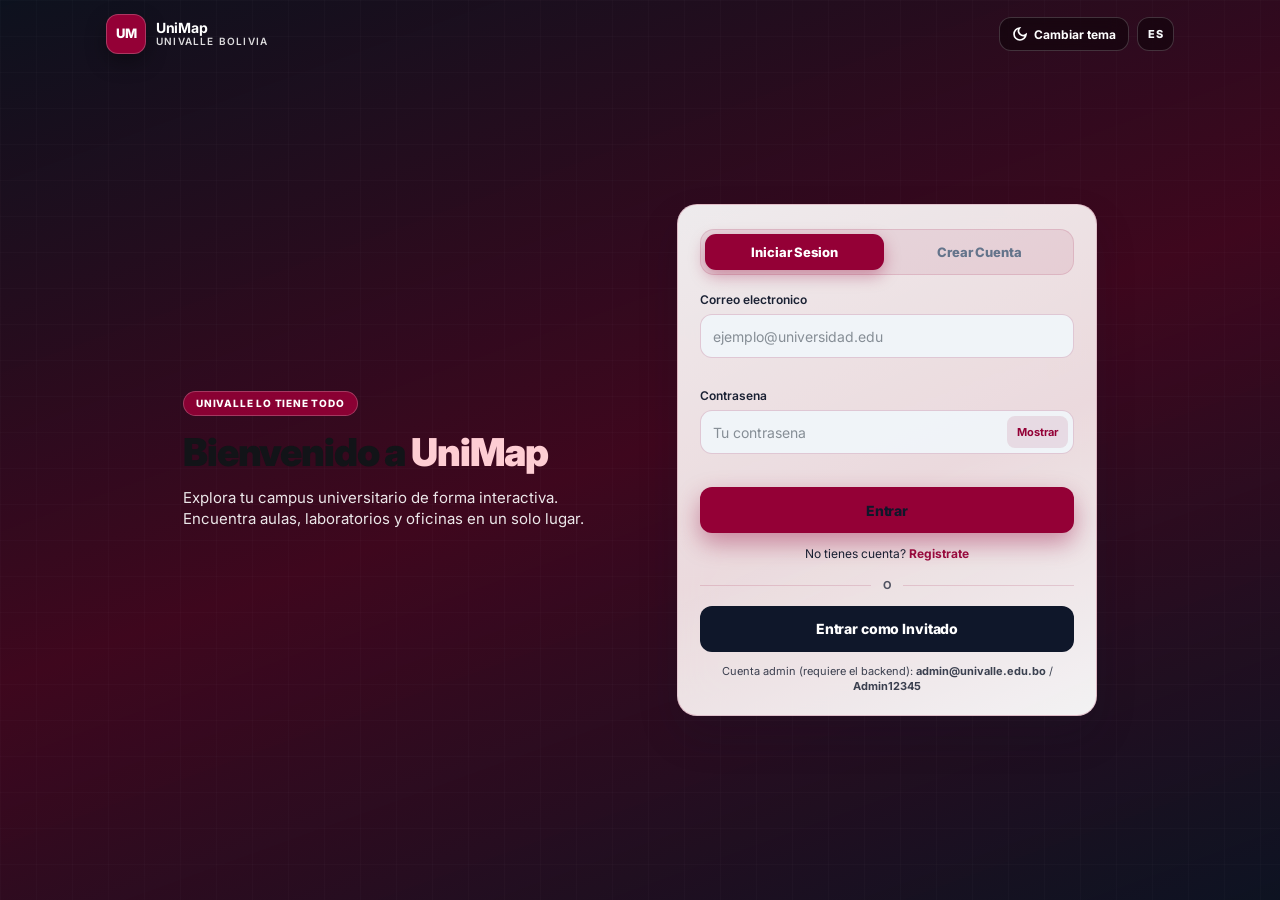
==== index.html @ a53a71bd "Commit inicial de UniMap" ====
<!DOCTYPE html>
<html lang="es">
<head>
  <meta charset="UTF-8">
  <meta name="viewport" content="width=device-width, initial-scale=1.0">
  <meta http-equiv="Cache-Control" content="no-cache, no-store, must-revalidate">
  <meta http-equiv="Pragma" content="no-cache">
  <meta http-equiv="Expires" content="0">
  <title>UniMap - Acceso al Campus</title>

  <!-- Tema antes del primer pintado -->
  <script>
    (function () {
      try {
        var t = localStorage.getItem('unimap_tema');
        if (t !== 'claro' && t !== 'oscuro') {
          t = window.matchMedia && window.matchMedia('(prefers-color-scheme: dark)').matches
            ? 'oscuro' : 'claro';
        }
        document.documentElement.setAttribute('data-theme', t === 'oscuro' ? 'dark' : 'light');
      } catch (e) { /* sin localStorage */ }
    })();
  </script>
  <link rel="preconnect" href="https://fonts.googleapis.com">
  <link rel="preconnect" href="https://fonts.gstatic.com" crossorigin>
  <link href="https://fonts.googleapis.com/css2?family=Inter:wght@400;500;600;700;800&display=swap" rel="stylesheet">
  <link rel="stylesheet" href="frontend/css/base.css?v=5">
  <link rel="stylesheet" href="frontend/css/auth.css?v=12">
  <link rel="stylesheet" href="frontend/css/responsive.css?v=20">
  <link rel="stylesheet" href="frontend/css/hus.css?v=4">
</head>
<body class="auth-body">

  <!-- VIDEO DE FONDO -->
  <div class="auth-video-wrap" aria-hidden="true">
    <video
      id="auth-drone-video"
      class="auth-video"
      autoplay
      muted
      loop
      playsinline
      preload="metadata"
      poster=""
    >
      <source src="frontend/assets/video/DRON-SEDES-3.mp4" type="video/mp4">
    </video>
    <div class="auth-video-overlay"></div>
    <div class="auth-video-grid"></div>
  </div>

  <!-- Controles flotantes: idioma + tema -->
  <div class="auth-top-controls">
    <div class="auth-brand-mini">
      <div class="logo-icon auth-logo-sm">UM</div>
      <div class="auth-brand-text">
        <strong>UniMap</strong>
        <span>Univalle Bolivia</span>
      </div>
    </div>
    <div class="auth-top-actions">
      <button id="boton-tema" class="auth-chip-btn" type="button" title="Cambiar tema" aria-label="Cambiar tema" data-i18n-title="top.tema">
        <svg class="icono-tema-claro" width="16" height="16" viewBox="0 0 24 24" fill="none" stroke="currentColor" stroke-width="2.5"><path d="M21 12.79A9 9 0 1 1 11.21 3 7 7 0 0 0 21 12.79z"/></svg>
        <svg class="icono-tema-oscuro" width="16" height="16" viewBox="0 0 24 24" fill="none" stroke="currentColor" stroke-width="2.5"><circle cx="12" cy="12" r="4"/><path d="M12 2v2M12 20v2M4.93 4.93l1.41 1.41M17.66 17.66l1.41 1.41M2 12h2M20 12h2M6.34 17.66l-1.41 1.41M19.07 4.93l-1.41 1.41"/></svg>
        <span class="auth-chip-label" data-i18n="top.tema">Tema</span>
      </button>
      <button id="boton-idioma" class="auth-chip-btn boton-idioma" type="button" title="Idioma" aria-label="Idioma" data-i18n-title="top.idioma">
        <span id="idioma-actual">ES</span>
      </button>
    </div>
  </div>

  <!-- AUTH -->
  <div id="pantalla-autenticacion" class="auth-screen">

    <!-- Hero solo móvil / tablet -->
    <div class="auth-mobile-hero">
      <span class="auth-pill">Univalle lo tiene todo</span>
      <h1>Bienvenido a <span>UniMap</span></h1>
      <p data-i18n="auth.tagline">Navegación interactiva 2D/3D de tu campus universitario.</p>
    </div>

    <!-- Panel glass -->
    <div class="auth-right">
      <div class="auth-container">

        <!-- Tabs -->
        <div class="auth-tabs" role="tablist">
          <button type="button" class="auth-tab active" id="tab-login" data-tab="login" data-i18n="auth.login">Iniciar Sesión</button>
          <button type="button" class="auth-tab" id="tab-register" data-tab="register" data-i18n="auth.registro">Crear Cuenta</button>
        </div>

        <!-- Login -->
        <form id="formulario-login" class="auth-form active" autocomplete="on">
          <div class="form-group">
            <label for="correo-login" data-i18n="auth.correo">Correo electrónico</label>
            <input type="email" id="correo-login" placeholder="ejemplo@universidad.edu" data-i18n-placeholder="auth.phCorreo" autocomplete="email">
            <span class="error-msg" id="correo-login-error"></span>
          </div>
          <div class="form-group">
            <label for="contrasena-login" data-i18n="auth.contrasena">Contraseña</label>
            <div class="pass-wrapper">
              <input type="password" id="contrasena-login" placeholder="Tu contraseña" data-i18n-placeholder="auth.phPass" autocomplete="current-password">
              <button type="button" class="boton-mostrar-pass" data-target="contrasena-login" data-i18n="auth.mostrar">Mostrar</button>
            </div>
            <span class="error-msg" id="contrasena-login-error"></span>
          </div>
          <button type="submit" class="btn-primary" data-i18n="auth.entrar">Entrar al mapa</button>
          <div class="auth-switch">
            <span data-i18n="auth.noCuenta">¿No tienes cuenta?</span>
            <a href="#" id="mostrar-registro" data-i18n="auth.registrate">Regístrate aquí</a>
          </div>
        </form>

        <!-- Registro -->
        <form id="formulario-registro" class="auth-form" autocomplete="on">
          <div class="form-row">
            <div class="form-group">
              <label for="nombre-registro" data-i18n="auth.nombre">Nombre</label>
              <input type="text" id="nombre-registro" placeholder="Juan" data-i18n-placeholder="auth.phNombre" autocomplete="given-name">
              <span class="error-msg" id="nombre-registro-error"></span>
            </div>
            <div class="form-group">
              <label for="apellido-registro" data-i18n="auth.apellido">Apellido paterno</label>
              <input type="text" id="apellido-registro" placeholder="Pérez" data-i18n-placeholder="auth.phApellido" autocomplete="family-name">
              <span class="error-msg" id="apellido-registro-error"></span>
            </div>
          </div>
          <div class="form-group">
            <label for="apellidoMaterno-registro" data-i18n="auth.apellidoMaterno">Apellido materno (opcional)</label>
            <input type="text" id="apellidoMaterno-registro" placeholder="Ticona" data-i18n-placeholder="auth.phApellidoMaterno" autocomplete="additional-name">
            <span class="error-msg" id="apellidoMaterno-registro-error"></span>
          </div>
          <div class="form-group">
            <label for="correo-registro" data-i18n="auth.correo">Correo electrónico</label>
            <input type="email" id="correo-registro" placeholder="ejemplo@universidad.edu" data-i18n-placeholder="auth.phCorreo" autocomplete="email">
            <span class="error-msg" id="correo-registro-error"></span>
          </div>
          <div class="form-group">
            <label for="contrasena-registro" data-i18n="auth.contrasena">Contraseña</label>
            <div class="pass-wrapper">
              <input type="password" id="contrasena-registro" placeholder="Mínimo 6 caracteres" data-i18n-placeholder="auth.phPassNuevo" autocomplete="new-password">
              <button type="button" class="boton-mostrar-pass" data-target="contrasena-registro" data-i18n="auth.mostrar">Mostrar</button>
            </div>
            <span class="error-msg" id="contrasena-registro-error"></span>
            <div class="pass-strength" id="fortaleza-contrasena"></div>
          </div>
          <div class="form-group">
            <label for="contrasena2-registro" data-i18n="auth.confirmaPass">Confirmar contraseña</label>
            <input type="password" id="contrasena2-registro" placeholder="Repite tu contraseña" data-i18n-placeholder="auth.phPassConfirmar" autocomplete="new-password">
            <span class="error-msg" id="contrasena2-registro-error"></span>
          </div>
          <button type="submit" class="btn-primary" data-i18n="auth.crearCuenta">Crear cuenta y entrar</button>
          <div class="auth-switch">
            <span data-i18n="auth.tienesCuenta">¿Ya tienes cuenta?</span>
            <a href="#" id="mostrar-login" data-i18n="auth.iniciaSesion">Inicia sesión</a>
          </div>
        </form>

        <div class="auth-divider"><span data-i18n="auth.o">o</span></div>

        <!-- Solo invitado (sin botón admin demo) -->
        <button id="boton-invitado" type="button" class="btn-guest" data-i18n="auth.invitado">
          Entrar como invitado
        </button>

        <p class="auth-demo">
          <span data-i18n="auth.demo">Admin (requiere backend):</span>
          <strong>admin@univalle.edu.bo</strong> / <strong>Admin12345</strong>
        </p>
      </div>
    </div>
  </div>

  <script src="frontend/js/core/store.js?v=10"></script>
  <script src="frontend/js/core/api.js?v=9"></script>
  <script src="frontend/js/core/i18n.js?v=14"></script>
  <script src="frontend/js/auth/auth.js?v=7"></script>
  <script>
    if (window.UniMap && UniMap.i18n) UniMap.i18n.iniciar();

    /* Tema */
    (function () {
      var btn = document.getElementById('boton-tema');
      if (!btn) return;
      btn.addEventListener('click', function () {
        var oscuro = document.documentElement.getAttribute('data-theme') === 'dark';
        var nuevo = oscuro ? 'claro' : 'oscuro';
        try { localStorage.setItem('unimap_tema', nuevo); } catch (e) {}
        document.documentElement.setAttribute('data-theme', nuevo === 'oscuro' ? 'dark' : 'light');
      });
    })();

    /* Tabs login / registro (además de los enlaces que ya usa auth.js) */
    (function () {
      var tabLogin = document.getElementById('tab-login');
      var tabReg = document.getElementById('tab-register');
      var formLogin = document.getElementById('formulario-login');
      var formReg = document.getElementById('formulario-registro');
      if (!tabLogin || !tabReg || !formLogin || !formReg) return;

      function showLogin() {
        formLogin.classList.add('active');
        formReg.classList.remove('active');
        tabLogin.classList.add('active');
        tabReg.classList.remove('active');
      }
      function showReg() {
        formReg.classList.add('active');
        formLogin.classList.remove('active');
        tabReg.classList.add('active');
        tabLogin.classList.remove('active');
      }

      tabLogin.addEventListener('click', showLogin);
      tabReg.addEventListener('click', showReg);

      var aReg = document.getElementById('mostrar-registro');
      var aLog = document.getElementById('mostrar-login');
      if (aReg) aReg.addEventListener('click', function () { setTimeout(showReg, 0); });
      if (aLog) aLog.addEventListener('click', function () { setTimeout(showLogin, 0); });
    })();

    /* Intentar reproducir el video (políticas de autoplay) */
    (function () {
      var v = document.getElementById('auth-drone-video');
      if (!v) return;
      var p = v.play();
      if (p && typeof p.catch === 'function') p.catch(function () { /* autoplay bloqueado: queda el overlay */ });
    })();
  </script>
</body>
</html>
---- frontend/css/base.css ----
/* =========================================================
   base.css — sistema de diseno: tokens, reset, tipografia,
   botones, modales y utilidades globales (claro + oscuro)
   ========================================================= */

/* ── TIPOGRAFIA (Fira Sans, local) ─────────────────── */
@font-face {
  font-family: 'Fira Sans';
  font-style: normal;
  font-weight: 400;
  font-display: swap;
  src: url('../vendor/fonts/firasans-400.woff2') format('woff2');
}
@font-face {
  font-family: 'Fira Sans';
  font-style: normal;
  font-weight: 500;
  font-display: swap;
  src: url('../vendor/fonts/firasans-500.woff2') format('woff2');
}
@font-face {
  font-family: 'Fira Sans';
  font-style: normal;
  font-weight: 600;
  font-display: swap;
  src: url('../vendor/fonts/firasans-600.woff2') format('woff2');
}
@font-face {
  font-family: 'Fira Sans';
  font-style: normal;
  font-weight: 700;
  font-display: swap;
  src: url('../vendor/fonts/firasans-700.woff2') format('woff2');
}

/* =========================================================
   base.css — Design tokens UniMap Univalle (v11)
   Rojo institucional + plomo + tipografía legible
   ========================================================= */

/* =========================================================
   base.css — UniMap Univalle (v12)
   ========================================================= */

:root {
  /* Marca */
  --uv-deep: #7f0632;
  --uv-core: #940036;
  --uv-vibrant: #b1033b;
  --uv-deep-rgb: 127, 6, 50;
  --uv-core-rgb: 148, 0, 54;
  --uv-vibrant-rgb: 177, 3, 59;

  /* Primario (antes azul) */
  --primary: #940036;
  --primary-solid: #940036;
  --primary-hover: #b1033b;
  --primary-light: rgba(148, 0, 54, 0.12);
  --primary-on: #ffffff;
  --primary-rgb: 148, 0, 54;

  --success: #059669;
  --danger: #dc2626;
  --warning: #d97706;
  --info: #940036;

  /* Superficies claro */
  --bg-page: #f1f3f5;
  --bg-app: #f1f3f5;
  --bg-surface: #ffffff;
  --bg-surface-2: #f8f9fa;
  --bg-surface-3: #e9ecef;
  --input-bg: #ffffff;
  --border: #dee2e6;
  --border-strong: #ced4da;

  --text-1: #121418;
  --text-2: #495057;
  --text-3: #868e96;

  --shadow-sm: 0 1px 2px rgba(18, 20, 24, 0.06);
  --shadow: 0 4px 14px rgba(18, 20, 24, 0.08);
  --shadow-md: 0 8px 24px rgba(18, 20, 24, 0.1);
  --shadow-lg: 0 16px 40px rgba(18, 20, 24, 0.14);

  --radius: 12px;
  --radius-lg: 16px;
  --topbar-h: 64px;
  --transition: 0.2s ease;

  --font-sans: "Inter", "Fira Sans", system-ui, -apple-system, "Segoe UI", Roboto, sans-serif;
}

[data-theme="dark"] {
  --primary: #b1033b;
  --primary-solid: #b1033b;
  --primary-hover: #e11d48;
  --primary-light: rgba(177, 3, 59, 0.22);
  --primary-on: #ffffff;
  --primary-rgb: 177, 3, 59;

  --success: #34d399;
  --danger: #f87171;
  --warning: #fbbf24;
  --info: #fb7185;

  --bg-page: #0b0c10;
  --bg-app: #0b0c10;
  --bg-surface: #121418;
  --bg-surface-2: #1a1d24;
  --bg-surface-3: #242830;
  --input-bg: #1a1d24;
  --border: #2e3440;
  --border-strong: #3d4450;

  --text-1: #f1f3f5;
  --text-2: #ced4da;
  --text-3: #868e96;

  --shadow-sm: 0 1px 2px rgba(0, 0, 0, 0.35);
  --shadow: 0 4px 14px rgba(0, 0, 0, 0.4);
  --shadow-md: 0 8px 24px rgba(0, 0, 0, 0.45);
  --shadow-lg: 0 16px 40px rgba(0, 0, 0, 0.55);
}

html {
  font-family: var(--font-sans);
  -webkit-font-smoothing: antialiased;
  -moz-osx-font-smoothing: grayscale;
}

body {
  margin: 0;
  font-family: var(--font-sans);
  font-size: 14px;
  line-height: 1.45;
  color: var(--text-1);
  background: var(--bg-page);
}

button, input, select, textarea {
  font-family: inherit;
}

/* Base tipográfica global */
html {
  font-family: var(--font-sans);
  font-size: 16px;
  -webkit-font-smoothing: antialiased;
  -moz-osx-font-smoothing: grayscale;
  text-rendering: optimizeLegibility;
}

body {
  margin: 0;
  font-family: var(--font-sans);
  font-size: var(--font-size-md);
  line-height: var(--line-normal);
  color: var(--text-1);
  background: var(--bg-app);
}

button,
input,
select,
textarea {
  font-family: inherit;
}

h1, h2, h3, h4 {
  font-weight: 700;
  letter-spacing: -0.02em;
  line-height: var(--line-tight);
  color: var(--text-1);
}

/* Utilidades de marca */
.logo-small,
.auth-logo-sm {
  background: var(--primary) !important;
  color: var(--text-on-primary) !important;
}

* { margin: 0; padding: 0; box-sizing: border-box; }

html { color-scheme: light; }
html[data-theme="dark"] { color-scheme: dark; }

body {
  font-family: var(--font-sans);
  font-size: 14px;
  line-height: 1.5;
  -webkit-font-smoothing: antialiased;
  background: var(--bg-page);
  color: var(--text-1);
  overflow: hidden;
  height: 100vh;
}

.hidden { display: none !important; }

/* ── BOTON DE TEMA (claro / oscuro) ──────────────────
   Muestra la luna en claro y el sol en oscuro (indica
   a que tema se cambia). Usado en mapa, acceso y admin. */
#boton-tema .icono-tema-oscuro { display: none; }
[data-theme="dark"] #boton-tema .icono-tema-claro { display: none; }
[data-theme="dark"] #boton-tema .icono-tema-oscuro { display: block; }
[data-theme="dark"] #boton-tema { color: #FBBF24; }
[data-theme="dark"] #boton-tema:hover { color: #FCD34D; }

/* Campos de formulario (auth, paneles, admin) */
input, select, textarea {
  font-family: inherit;
  font-size: 14px;
  color: var(--text-1);
  background: var(--input-bg);
}

input::placeholder, textarea::placeholder { color: var(--text-3); }

/* ── BOTONES GENERICOS ─────────────────────────────── */
.btn-primary {
  width: 100%;
  padding: 12px 18px;
  background: var(--primary-solid);
  color: var(--primary-on);
  border: none;
  border-radius: var(--radius);
  font-size: 14.5px;
  font-weight: 600;
  letter-spacing: .1px;
  cursor: pointer;
  transition: background var(--transition), transform var(--transition), box-shadow var(--transition);
  margin-top: 4px;
  box-shadow: var(--shadow-xs);
}

.btn-primary:hover { background: var(--primary-dark); transform: translateY(-1px); }
.btn-primary:active { transform: translateY(0); }

.btn-secondary {
  width: 100%;
  padding: 10px 16px;
  background: var(--bg-surface-3);
  color: var(--text-2);
  border: 1.5px solid var(--border-strong);
  border-radius: var(--radius);
  font-size: 14px;
  font-weight: 500;
  cursor: pointer;
  transition: background var(--transition), border-color var(--transition);
  margin-top: 8px;
}

.btn-secondary:hover { background: var(--bg-surface-2); border-color: var(--gray-400); }

.btn-full { width: 100%; }

.btn-text {
  background: none;
  border: none;
  font-size: 12px;
  color: var(--danger);
  cursor: pointer;
  font-weight: 600;
  transition: opacity var(--transition);
}

.btn-text:hover { opacity: .7; }

.btn-close {
  width: 30px;
  height: 30px;
  display: flex;
  align-items: center;
  justify-content: center;
  border: none;
  background: var(--bg-surface-3);
  border-radius: 8px;
  font-size: 18px;
  cursor: pointer;
  color: var(--text-3);
  transition: all var(--transition);
  flex-shrink: 0;
}

.btn-close:hover { background: var(--bg-surface-2); color: var(--text-1); }

.btn-close-sm {
  background: none;
  border: none;
  color: #fff;
  font-size: 18px;
  cursor: pointer;
  opacity: .6;
  transition: opacity var(--transition);
}

.btn-close-sm:hover { opacity: 1; }

.btn-sm {
  padding: 8px 16px !important;
  font-size: 13px !important;
}

/* ── BADGES DE ROL ─────────────────────────────────── */
.badge-rol {
  font-size: 10px;
  font-weight: 700;
  padding: 3px 8px;
  border-radius: 6px;
  text-transform: uppercase;
  letter-spacing: .4px;
}

.badge-rol.estudiante { background: #DBEAFE; color: #1E40AF; }
.badge-rol.docente { background: #D1FAE5; color: #065F46; }
.badge-rol.admin { background: #EDE9FE; color: #5B21B6; }
.badge-rol.invitado { background: var(--bg-surface-3); color: var(--text-3); }

[data-theme="dark"] .badge-rol.estudiante { background: rgba(59,130,246,.18); color: #93C5FD; }
[data-theme="dark"] .badge-rol.docente { background: rgba(16,185,129,.18); color: #6EE7B7; }
[data-theme="dark"] .badge-rol.admin { background: rgba(139,92,246,.18); color: #C4B5FD; }

/* ── NOTIFICACION (toast) ──────────────────────────── */
.notification {
  position: fixed;
  top: calc(var(--topbar-h) + 16px);
  left: 50%;
  transform: translateX(-50%);
  background: var(--text-1);
  color: var(--bg-surface);
  padding: 13px 22px;
  border-radius: 12px;
  box-shadow: var(--shadow-lg);
  z-index: 300;
  display: flex;
  align-items: center;
  gap: 14px;
  font-size: 14px;
  font-weight: 500;
  animation: notifIn .3s ease;
  border: 1px solid var(--border);
  max-width: min(560px, 92vw);
}

/* ── MODAL (reserva de estilos) ────────────────────── */
.modal {
  position: fixed;
  inset: 0;
  background: rgba(2,6,23,.55);
  display: flex;
  align-items: center;
  justify-content: center;
  z-index: 400;
  animation: fadeIn .2s ease;
  backdrop-filter: blur(4px);
}

.modal-content {
  background: var(--bg-surface);
  border: 1px solid var(--border);
  border-radius: 16px;
  width: 420px;
  max-width: 92vw;
  box-shadow: 0 24px 60px rgba(2,6,23,.35);
  animation: modalPop .25s ease;
  overflow: hidden;
}

.modal-header {
  display: flex;
  align-items: center;
  justify-content: space-between;
  padding: 20px 26px;
  border-bottom: 1px solid var(--border);
  background: var(--bg-surface-2);
}

.modal-header h3 { font-size: 17px; font-weight: 700; color: var(--text-1); }
.modal-content form { padding: 22px 26px 26px; }

.cerrar-modal {
  width: 34px;
  height: 34px;
  font-size: 20px;
  border-radius: 10px;
}

/* ── ANIMACIONES ───────────────────────────────────── */
@keyframes notifIn {
  from { opacity: 0; transform: translateX(-50%) translateY(-10px); }
  to { opacity: 1; transform: translateX(-50%) translateY(0); }
}

@keyframes fadeIn {
  from { opacity: 0; }
  to { opacity: 1; }
}

@keyframes modalPop {
  from { transform: scale(.92) translateY(10px); opacity: 0; }
  to { transform: scale(1) translateY(0); opacity: 1; }
}

@keyframes slideIn {
  from { opacity: 0; transform: translateX(-16px); }
  to { opacity: 1; transform: translateX(0); }
}

@keyframes slideInRight {
  from { opacity: 0; transform: translateX(16px); }
  to { opacity: 1; transform: translateX(0); }
}

@keyframes tooltipIn {
  from { opacity: 0; transform: translateY(4px); }
  to { opacity: 1; transform: translateY(0); }
}

/* ── SCROLLBAR ─────────────────────────────────────── */
::-webkit-scrollbar { width: 8px; height: 8px; }
::-webkit-scrollbar-track { background: transparent; }
::-webkit-scrollbar-thumb { background: var(--border-strong); border-radius: 4px; }
::-webkit-scrollbar-thumb:hover { background: var(--gray-400); }

/* ── MOVIMIENTO REDUCIDO (accesibilidad) ───────────── */
@media (prefers-reduced-motion: reduce) {
  *, *::before, *::after {
    animation-duration: .01ms !important;
    animation-iteration-count: 1 !important;
    transition-duration: .01ms !important;
  }
}
/* =========================================================
   Univalle brand override — botones, chips, toggles, FAB
   (por si map.css / components.css aún tienen azul hardcodeado)
   ========================================================= */

.btn-primary,
.boton-torre.active,
.toggle-opcion.active,
.chip:hover,
.bn-item.active,
.bn-fab,
.user-menu-item:hover,
.boton-piso.active {
  background: var(--primary) !important;
  border-color: var(--primary) !important;
  color: var(--text-on-primary) !important;
}

.btn-primary:hover,
.bn-fab:hover {
  background: var(--primary-hover) !important;
}

.toggle-vista {
  background: var(--bg-surface-2);
  border: 1px solid var(--border);
}

.island,
.top-bar-premium .island {
  background: color-mix(in srgb, var(--bg-surface) 88%, transparent);
  border-color: var(--border);
  color: var(--text-1);
}

.badge-rol {
  background: var(--primary-soft) !important;
  color: var(--primary) !important;
  font-weight: 800;
  letter-spacing: 0.04em;
}

/* Chat FAB / acentos */
.uni-boton,
.uni-enviar,
.uni-chat .uni-badge {
  background: var(--primary) !important;
  color: #fff !important;
}

/* Enlaces y focos */
a {
  color: var(--primary);
}
:focus-visible {
  outline: 2px solid var(--primary);
  outline-offset: 2px;
}

/* Mapa: pines activos ya usan --success; ubicación puede seguir azul legible o carmesí */
.legend-color.ubicacion {
  background: var(--primary);
  box-shadow: 0 0 0 2px var(--bg-surface), 0 0 0 4px var(--primary);
}
/* =========================================================
   UniMap — design system alineado con index/auth (v13)
   ========================================================= */

:root {
  --uv-deep: #7f0632;
  --uv-core: #940036;
  --uv-vibrant: #b1033b;
  --uv-deep-rgb: 127, 6, 50;
  --uv-core-rgb: 148, 0, 54;
  --uv-vibrant-rgb: 177, 3, 59;

  --primary: #940036;
  --primary-solid: #940036;
  --primary-hover: #b1033b;
  --primary-light: rgba(148, 0, 54, 0.12);
  --primary-on: #ffffff;
  --primary-rgb: 148, 0, 54;
  --primary-dark: #7f0632;

  --success: #059669;
  --danger: #dc2626;
  --warning: #d97706;

  /* Claro = mismo aire que el mapa blanco del prototipo */
  --bg-page: #f1f3f5;
  --bg-app: #f1f3f5;
  --bg-surface: #ffffff;
  --bg-surface-2: #f8f9fa;
  --bg-surface-3: #e9ecef;
  --input-bg: #ffffff;
  --border: rgba(15, 23, 42, 0.1);
  --border-strong: rgba(15, 23, 42, 0.16);

  --text-1: #121418;
  --text-2: #495057;
  --text-3: #868e96;

  --shadow-sm: 0 1px 2px rgba(18, 20, 24, 0.06);
  --shadow: 0 8px 24px rgba(18, 20, 24, 0.08);
  --shadow-md: 0 12px 28px rgba(18, 20, 24, 0.1);
  --shadow-lg: 0 20px 40px rgba(18, 20, 24, 0.12);

  --glass-bg: rgba(255, 255, 255, 0.92);
  --glass-border: rgba(15, 23, 42, 0.1);
  --radius: 12px;
  --radius-lg: 16px;
  --font-sans: "Inter", "Fira Sans", system-ui, -apple-system, "Segoe UI", sans-serif;
}

[data-theme="dark"] {
  --primary: #b1033b;
  --primary-solid: #b1033b;
  --primary-hover: #e11d48;
  --primary-light: rgba(177, 3, 59, 0.22);
  --primary-on: #ffffff;
  --primary-rgb: 177, 3, 59;
  --primary-dark: #940036;

  --success: #34d399;
  --danger: #f87171;
  --warning: #fbbf24;

  /* Oscuro = negro del login/overlay, NO azul plomo */
  --bg-page: #0b0c10;
  --bg-app: #0b0c10;
  --bg-surface: #121418;
  --bg-surface-2: #1a1d24;
  --bg-surface-3: #242830;
  --input-bg: #1a1d24;
  --border: rgba(148, 163, 184, 0.16);
  --border-strong: rgba(148, 163, 184, 0.28);

  --text-1: #f1f3f5;
  --text-2: #ced4da;
  --text-3: #868e96;

  --shadow-sm: 0 1px 2px rgba(0, 0, 0, 0.35);
  --shadow: 0 8px 24px rgba(0, 0, 0, 0.4);
  --shadow-md: 0 12px 28px rgba(0, 0, 0, 0.45);
  --shadow-lg: 0 20px 48px rgba(0, 0, 0, 0.55);

  --glass-bg: rgba(18, 20, 24, 0.88);
  --glass-border: rgba(148, 163, 184, 0.16);
}

html, body {
  font-family: var(--font-sans);
  background: var(--bg-page);
  color: var(--text-1);
}

/* Pantalla mapa: mismo fondo que el sistema */
.map-screen {
  background: var(--bg-page) !important;
}
---- frontend/css/auth.css ----
/* Tipografía auth alineada al sistema */
body.auth-body {
  font-family: "Inter", "Fira Sans", system-ui, -apple-system, "Segoe UI", sans-serif;
  -webkit-font-smoothing: antialiased;
}

.auth-container,
.auth-mobile-hero,
.auth-chip-btn,
.auth-tab,
.btn-primary,
.btn-guest,
.form-group label,
.form-group input {
  font-family: inherit;
}

.auth-mobile-hero h1 {
  font-weight: 800;
  letter-spacing: -0.03em;
}

.auth-tab,
.btn-primary,
.btn-guest {
  font-weight: 700;
  letter-spacing: -0.01em;
}

.form-group input {
  font-size: 15px; /* más legible en móvil */
}
/* =========================================================
   auth.css — UniMap acceso (video drone + glass Univalle)
   v=10
   ========================================================= */

:root {
  --uv-deep: #7f0632;
  --uv-core: #940036;
  --uv-vibrant: #b1033b;
  --uv-deep-rgb: 127, 6, 50;
  --uv-core-rgb: 148, 0, 54;
  --auth-radius: 20px;
  --auth-max: 420px;
}

/* ── Body auth ─────────────────────────────────────────── */
body.auth-body {
  margin: 0;
  min-height: 100dvh;
  overflow-x: hidden;
  background: #0b0c10;
  color: #f8fafc;
  font-family: inherit;
}

/* ── Video fondo ───────────────────────────────────────── */
.auth-video-wrap {
  position: fixed;
  inset: 0;
  z-index: 0;
  overflow: hidden;
  pointer-events: none;
}

.auth-video {
  width: 100%;
  height: 100%;
  object-fit: cover;
  object-position: center;
  opacity: 0.55;
  transform: scale(1.04);
}

.auth-video-overlay {
  position: absolute;
  inset: 0;
  background:
    linear-gradient(160deg, rgba(0, 0, 0, 0.72) 0%, rgba(127, 6, 50, 0.45) 48%, rgba(0, 0, 0, 0.82) 100%);
}

.auth-video-grid {
  position: absolute;
  inset: 0;
  opacity: 0.35;
  background-image:
    linear-gradient(to right, rgba(255, 255, 255, 0.05) 1px, transparent 1px),
    linear-gradient(to bottom, rgba(255, 255, 255, 0.05) 1px, transparent 1px);
  background-size: 36px 36px;
}

/* Tema claro: video un poco más suave */
[data-theme="light"] .auth-video {
  opacity: 0.42;
}
[data-theme="light"] .auth-video-overlay {
  background:
    linear-gradient(160deg, rgba(15, 23, 42, 0.55) 0%, rgba(148, 0, 54, 0.38) 50%, rgba(15, 23, 42, 0.7) 100%);
}

/* ── Top controls ──────────────────────────────────────── */
.auth-top-controls {
  position: relative;
  z-index: 5;
  display: flex;
  align-items: center;
  justify-content: space-between;
  gap: 12px;
  padding: 14px 16px 0;
  max-width: 1100px;
  margin: 0 auto;
}

.auth-brand-mini {
  display: flex;
  align-items: center;
  gap: 10px;
  color: #fff;
}

.auth-logo-sm {
  width: 40px;
  height: 40px;
  border-radius: 12px;
  background: var(--uv-core);
  border: 1px solid rgba(255, 255, 255, 0.22);
  display: flex;
  align-items: center;
  justify-content: center;
  font-weight: 800;
  font-size: 13px;
  color: #fff;
  box-shadow: 0 8px 20px rgba(0, 0, 0, 0.35);
}

.auth-brand-text {
  display: flex;
  flex-direction: column;
  line-height: 1.15;
}
.auth-brand-text strong {
  font-size: 14px;
  letter-spacing: -0.02em;
}
.auth-brand-text span {
  font-size: 10px;
  text-transform: uppercase;
  letter-spacing: 0.12em;
  opacity: 0.85;
  font-weight: 600;
}

.auth-top-actions {
  display: flex;
  gap: 8px;
}

.auth-chip-btn {
  display: inline-flex;
  align-items: center;
  gap: 6px;
  padding: 8px 12px;
  border-radius: 12px;
  border: 1px solid rgba(255, 255, 255, 0.18);
  background: rgba(0, 0, 0, 0.42);
  color: #fff;
  font-size: 12px;
  font-weight: 700;
  cursor: pointer;
  backdrop-filter: blur(10px);
  -webkit-backdrop-filter: blur(10px);
}
.auth-chip-btn:hover {
  background: rgba(var(--uv-core-rgb), 0.55);
}

/* Iconos tema: solo uno visible */
[data-theme="light"] .icono-tema-oscuro { display: none; }
[data-theme="dark"] .icono-tema-claro { display: none; }
[data-theme="light"] .icono-tema-claro { display: block; }
[data-theme="dark"] .icono-tema-oscuro { display: block; }

/* ── Pantalla auth ─────────────────────────────────────── */
.auth-screen {
  position: relative;
  z-index: 2;
  min-height: calc(100dvh - 64px);
  display: flex;
  flex-direction: column;
  align-items: center;
  justify-content: center;
  padding: 20px 16px 32px;
  gap: 18px;
}

.auth-mobile-hero {
  text-align: center;
  color: #fff;
  max-width: 420px;
}
.auth-pill {
  display: inline-block;
  padding: 4px 12px;
  border-radius: 999px;
  background: rgba(var(--uv-core-rgb), 0.9);
  border: 1px solid rgba(255, 255, 255, 0.22);
  font-size: 10px;
  font-weight: 800;
  letter-spacing: 0.08em;
  text-transform: uppercase;
  margin-bottom: 8px;
}
.auth-mobile-hero h1 {
  margin: 0 0 6px;
  font-size: clamp(1.35rem, 4vw, 1.75rem);
  font-weight: 900;
  letter-spacing: -0.03em;
}
.auth-mobile-hero h1 span {
  color: #fecdd3;
}
.auth-mobile-hero p {
  margin: 0;
  font-size: 13px;
  opacity: 0.9;
  line-height: 1.4;
}

/* ── Glass panel ───────────────────────────────────────── */
.auth-right {
  width: 100%;
  max-width: var(--auth-max);
}

.auth-container {
  width: 100%;
  padding: 20px 18px 18px;
  border-radius: var(--auth-radius);
  background: linear-gradient(
    155deg,
    rgba(127, 6, 50, 0.62) 0%,
    rgba(148, 0, 54, 0.48) 50%,
    rgba(18, 20, 24, 0.82) 100%
  );
  border: 1px solid rgba(255, 255, 255, 0.18);
  box-shadow: 0 24px 50px rgba(0, 0, 0, 0.45);
  backdrop-filter: blur(22px);
  -webkit-backdrop-filter: blur(22px);
  color: #fff;
}

[data-theme="light"] .auth-container {
  background: linear-gradient(
    155deg,
    rgba(255, 255, 255, 0.92) 0%,
    rgba(255, 241, 242, 0.9) 55%,
    rgba(255, 255, 255, 0.95) 100%
  );
  border-color: rgba(148, 0, 54, 0.18);
  color: #0f172a;
  box-shadow: 0 20px 40px rgba(15, 23, 42, 0.15);
}

/* Tabs */
.auth-tabs {
  display: grid;
  grid-template-columns: 1fr 1fr;
  gap: 6px;
  padding: 4px;
  margin-bottom: 16px;
  border-radius: 14px;
  background: rgba(0, 0, 0, 0.35);
  border: 1px solid rgba(255, 255, 255, 0.1);
}
[data-theme="light"] .auth-tabs {
  background: rgba(148, 0, 54, 0.08);
  border-color: rgba(148, 0, 54, 0.12);
}

.auth-tab {
  border: 0;
  border-radius: 11px;
  padding: 10px 8px;
  font-size: 13px;
  font-weight: 800;
  cursor: pointer;
  background: transparent;
  color: rgba(255, 255, 255, 0.75);
}
[data-theme="light"] .auth-tab {
  color: #64748b;
}
.auth-tab.active {
  background: var(--uv-core);
  color: #fff;
  box-shadow: 0 6px 16px rgba(148, 0, 54, 0.35);
}

/* Forms */
.auth-form {
  display: none;
}
.auth-form.active {
  display: block;
}

.auth-form h2 {
  display: none; /* tabs reemplazan el título */
}

.form-group {
  margin-bottom: 12px;
}
.form-group label {
  display: block;
  font-size: 12px;
  font-weight: 600;
  margin-bottom: 5px;
  opacity: 0.95;
}

.form-group input,
.form-group select {
  width: 100%;
  box-sizing: border-box;
  height: 44px;
  padding: 0 12px;
  border-radius: 12px;
  border: 1px solid rgba(255, 255, 255, 0.16);
  background: rgba(0, 0, 0, 0.28);
  color: #fff;
  font-size: 14px;
  outline: none;
}
.form-group input:focus {
  border-color: rgba(255, 255, 255, 0.45);
  box-shadow: 0 0 0 3px rgba(177, 3, 59, 0.25);
}
[data-theme="light"] .form-group input {
  background: rgba(241, 245, 249, 0.95);
  border-color: rgba(148, 0, 54, 0.18);
  color: #0f172a;
}

.form-row {
  display: grid;
  grid-template-columns: 1fr 1fr;
  gap: 10px;
}

.pass-wrapper {
  position: relative;
}
.pass-wrapper input {
  padding-right: 78px;
}
.boton-mostrar-pass {
  position: absolute;
  right: 6px;
  top: 50%;
  transform: translateY(-50%);
  height: 32px;
  padding: 0 10px;
  border: 0;
  border-radius: 8px;
  background: rgba(255, 255, 255, 0.12);
  color: inherit;
  font-size: 11px;
  font-weight: 700;
  cursor: pointer;
}
[data-theme="light"] .boton-mostrar-pass {
  background: rgba(148, 0, 54, 0.1);
  color: var(--uv-core);
}

.error-msg {
  display: block;
  min-height: 14px;
  font-size: 11px;
  color: #fecaca;
  margin-top: 3px;
}
[data-theme="light"] .error-msg {
  color: #b91c1c;
}

.pass-strength {
  margin-top: 6px;
  height: 4px;
  border-radius: 4px;
  background: rgba(255, 255, 255, 0.12);
  overflow: hidden;
}

.btn-primary {
  width: 100%;
  height: 46px;
  margin-top: 4px;
  border: 0;
  border-radius: 12px;
  background: linear-gradient(135deg, var(--uv-vibrant), var(--uv-core));
  color: #fff;
  font-size: 14px;
  font-weight: 800;
  cursor: pointer;
  box-shadow: 0 10px 24px rgba(148, 0, 54, 0.4);
}
.btn-primary:hover {
  filter: brightness(1.06);
}

.auth-switch {
  margin-top: 12px;
  text-align: center;
  font-size: 12px;
  opacity: 0.95;
}
.auth-switch a {
  color: #fecdd3;
  font-weight: 700;
  text-decoration: none;
}
[data-theme="light"] .auth-switch a {
  color: var(--uv-core);
}

.auth-divider {
  display: flex;
  align-items: center;
  gap: 12px;
  margin: 14px 0 12px;
  font-size: 11px;
  font-weight: 700;
  text-transform: uppercase;
  letter-spacing: 0.08em;
  opacity: 0.7;
}
.auth-divider::before,
.auth-divider::after {
  content: '';
  flex: 1;
  height: 1px;
  background: rgba(255, 255, 255, 0.2);
}
[data-theme="light"] .auth-divider::before,
[data-theme="light"] .auth-divider::after {
  background: rgba(148, 0, 54, 0.2);
}

.btn-guest {
  width: 100%;
  height: 46px;
  border-radius: 12px;
  border: 1px solid rgba(255, 255, 255, 0.35);
  background: #fff;
  color: #0f172a;
  font-size: 14px;
  font-weight: 800;
  cursor: pointer;
}
.btn-guest:hover {
  background: #f8fafc;
}
[data-theme="light"] .btn-guest {
  background: #0f172a;
  color: #fff;
  border-color: transparent;
}

.auth-demo {
  margin: 12px 0 0;
  text-align: center;
  font-size: 11px;
  line-height: 1.4;
  opacity: 0.8;
}
.auth-demo strong {
  font-weight: 700;
}

/* ── Desktop: hero a la izquierda opcional más aire ───── */
@media (min-width: 900px) {
  .auth-screen {
    max-width: 1100px;
    margin: 0 auto;
    flex-direction: row;
    align-items: center;
    justify-content: space-between;
    gap: 40px;
    padding: 24px 32px 40px;
  }

  .auth-mobile-hero {
    text-align: left;
    max-width: 480px;
    flex: 1;
  }
  .auth-mobile-hero h1 {
    font-size: 2.4rem;
  }
  .auth-mobile-hero p {
    font-size: 15px;
    max-width: 420px;
  }

  .auth-right {
    flex: 0 0 auto;
    max-width: 440px;
  }

  .auth-container {
    padding: 24px 22px 20px;
  }
}

/* Móvil estrecho */
@media (max-width: 380px) {
  .auth-chip-label {
    display: none;
  }
  .form-row {
    grid-template-columns: 1fr;
  }
  .auth-container {
    padding: 16px 14px;
  }
}

/* Prefer reduced motion */
@media (prefers-reduced-motion: reduce) {
  .auth-video {
    display: none;
  }
  .auth-video-overlay {
    background: radial-gradient(circle at 30% 20%, rgba(148, 0, 54, 0.55), #0b0c10 70%);
  }
}
/* =========================================================
   auth.css — FIX móvil: scroll + formularios completos (v12)
   ========================================================= */

html, body.auth-body {
  height: auto !important;
  min-height: 100% !important;
  min-height: 100dvh !important;
  overflow-x: hidden !important;
  overflow-y: auto !important;
  -webkit-overflow-scrolling: touch;
}

.auth-video-wrap {
  position: fixed !important;
  inset: 0 !important;
  z-index: 0 !important;
  pointer-events: none !important;
}

.auth-top-controls {
  position: relative !important;
  z-index: 5 !important;
}

.auth-screen {
  position: relative !important;
  z-index: 2 !important;
  min-height: auto !important;
  height: auto !important;
  max-height: none !important;
  overflow: visible !important;
  display: flex !important;
  flex-direction: column !important;
  align-items: center !important;
  justify-content: flex-start !important;
  padding: 12px 14px 48px !important;
  gap: 14px !important;
}

.auth-right,
.auth-container {
  width: 100% !important;
  max-width: 420px !important;
  flex-shrink: 0 !important;
}

.auth-container {
  max-height: none !important;
  overflow: visible !important;
}

.auth-form {
  max-height: none !important;
  overflow: visible !important;
}

/* En móvil el hero no debe empujar fuera de pantalla */
@media (max-width: 899px) {
  .auth-screen {
    padding-top: 8px !important;
    padding-bottom: calc(32px + env(safe-area-inset-bottom, 0px)) !important;
  }

  .auth-mobile-hero {
    margin-bottom: 4px;
  }

  .auth-mobile-hero h1 {
    font-size: 1.45rem !important;
  }

  .auth-mobile-hero p {
    font-size: 13px !important;
  }

  .form-row {
    grid-template-columns: 1fr !important;
  }

  .auth-container {
    padding: 16px 14px 18px !important;
  }

  /* Botones siempre visibles y tocables */
  .btn-primary,
  .btn-guest {
    min-height: 46px !important;
    width: 100% !important;
  }
}

/* Desktop: se mantiene el layout de dos columnas */
@media (min-width: 900px) {
  .auth-screen {
    min-height: calc(100dvh - 72px) !important;
    justify-content: center !important;
    flex-direction: row !important;
    align-items: center !important;
    padding: 24px 32px 40px !important;
  }
}
---- frontend/css/responsive.css ----
/* =========================================================
   responsive.css — UniMap Premium Shell (limpio)
   Desktop: islas flotantes
   Móvil ≤768: top mínimo + bottom nav
   ========================================================= */

html, body {
  max-width: 100%;
  overflow-x: hidden;
}

.map-screen,
.top-bar,
.map-wrapper {
  max-width: 100vw;
}

/* ── Top bar premium (islas) ─────────────────────────── */
.top-bar.top-bar-premium {
  position: absolute !important;
  top: 0;
  left: 0;
  right: 0;
  z-index: 50;
  display: flex !important;
  align-items: flex-start;
  justify-content: space-between;
  gap: 12px;
  padding: 12px 14px !important;
  height: auto !important;
  min-height: 0 !important;
  background: transparent !important;
  border: none !important;
  box-shadow: none !important;
  pointer-events: none;
}

.top-bar-premium .island,
.top-bar-premium .chip,
.top-bar-premium .btn-icon,
.top-bar-premium .toggle-vista,
.top-bar-premium .user-menu-trigger {
  pointer-events: auto;
}

.island {
  background: rgba(15, 23, 42, 0.88);
  backdrop-filter: blur(14px);
  -webkit-backdrop-filter: blur(14px);
  border: 1px solid rgba(148, 163, 184, 0.16);
  border-radius: 16px;
  box-shadow: 0 10px 28px rgba(2, 6, 23, 0.45);
}

[data-theme="light"] .island {
  background: rgba(255, 255, 255, 0.92);
  border-color: rgba(15, 23, 42, 0.1);
  box-shadow: 0 10px 24px rgba(15, 23, 42, 0.1);
  color: #0f172a;
}

.island-left {
  display: flex;
  flex-direction: column;
  gap: 8px;
  padding: 8px;
  max-width: min(460px, 48vw);
}

.island-search-row {
  display: flex;
  align-items: center;
  gap: 8px;
}

.island-search-row .logo-small {
  width: 36px;
  height: 36px;
  border-radius: 10px;
  background: #2563eb;
  color: #fff;
  display: flex;
  align-items: center;
  justify-content: center;
  font-weight: 800;
  font-size: 13px;
  flex-shrink: 0;
}

.island-search-row .app-name {
  font-weight: 700;
  font-size: 14px;
  white-space: nowrap;
}

.island-search-row .search-container {
  flex: 1;
  min-width: 0;
  position: relative;
}

.island-search-row #campo-busqueda {
  width: 100%;
  border-radius: 10px;
  border: 1px solid rgba(148, 163, 184, 0.2);
  background: rgba(2, 6, 23, 0.45);
  color: inherit;
  padding: 8px 36px 8px 12px;
  font-size: 13px;
}

[data-theme="light"] .island-search-row #campo-busqueda {
  background: rgba(241, 245, 249, 0.9);
}

.chip-row {
  display: flex;
  gap: 6px;
  overflow-x: auto;
  scrollbar-width: none;
  padding-bottom: 2px;
}

.chip-row::-webkit-scrollbar {
  display: none;
}

.chip {
  display: inline-flex !important;
  align-items: center;
  gap: 6px;
  flex-shrink: 0;
  padding: 6px 12px;
  border-radius: 999px;
  border: 1px solid rgba(148, 163, 184, 0.18);
  background: rgba(30, 41, 59, 0.65);
  color: #e2e8f0;
  font-size: 12px;
  font-weight: 600;
  cursor: pointer;
}

.chip:hover {
  background: rgba(37, 99, 235, 0.28);
  border-color: rgba(59, 130, 246, 0.45);
}

[data-theme="light"] .chip {
  background: rgba(241, 245, 249, 0.95);
  color: #0f172a;
}

.island-right {
  display: flex;
  align-items: center;
  gap: 6px;
  padding: 6px 8px;
}

.btn-pill {
  display: inline-flex !important;
  align-items: center;
  gap: 6px;
  padding: 6px 10px !important;
  border-radius: 10px !important;
  height: auto !important;
}

.btn-label-sm {
  font-size: 11px;
  font-weight: 700;
}

.hidden-bar {
  display: none !important;
}

/* User menu */
.user-menu-wrap {
  position: relative;
}

.user-menu-trigger {
  display: inline-flex;
  align-items: center;
  gap: 6px;
  padding: 6px 10px;
  border-radius: 10px;
  border: 1px solid rgba(148, 163, 184, 0.2);
  background: rgba(30, 41, 59, 0.7);
  color: inherit;
  cursor: pointer;
  font-size: 12px;
  font-weight: 700;
}

.user-menu-panel {
  position: absolute;
  top: calc(100% + 8px);
  right: 0;
  min-width: 220px;
  padding: 8px;
  border-radius: 14px;
  background: rgba(15, 23, 42, 0.96);
  border: 1px solid rgba(148, 163, 184, 0.2);
  box-shadow: 0 16px 40px rgba(0, 0, 0, 0.5);
  display: none;
  flex-direction: column;
  gap: 2px;
  z-index: 220;
}

.user-menu-panel.abierto {
  display: flex;
}

.user-menu-item {
  display: block;
  width: 100%;
  text-align: left;
  padding: 10px 12px;
  border: 0;
  border-radius: 10px;
  background: transparent;
  color: #e2e8f0;
  font-size: 13px;
  font-weight: 500;
  cursor: pointer;
  text-decoration: none;
}

.user-menu-item:hover {
  background: rgba(37, 99, 235, 0.25);
  color: #fff;
}

.user-menu-danger {
  color: #f87171 !important;
}

body.modo-invitado .user-menu-admin {
  display: none !important;
}

/* Banner edición */
.banner-edicion {
  position: absolute;
  top: 88px;
  left: 50%;
  transform: translateX(-50%);
  z-index: 60;
  display: flex;
  align-items: center;
  gap: 10px;
  padding: 8px 14px;
  border-radius: 999px;
  background: rgba(245, 158, 11, 0.95);
  color: #0f172a;
  font-size: 12px;
  font-weight: 700;
  box-shadow: 0 8px 24px rgba(0, 0, 0, 0.3);
}

.banner-edicion.hidden {
  display: none !important;
}

.banner-edicion-dot {
  width: 8px;
  height: 8px;
  border-radius: 50%;
  background: #0f172a;
  animation: unimap-ping 1.2s infinite;
}

@keyframes unimap-ping {
  0% { transform: scale(1); opacity: 1; }
  75% { transform: scale(1.8); opacity: 0; }
  100% { transform: scale(1.8); opacity: 0; }
}

.banner-edicion-btn {
  margin-left: 4px;
  padding: 4px 10px;
  border-radius: 999px;
  border: 0;
  background: #0f172a;
  color: #fbbf24;
  font-size: 11px;
  font-weight: 700;
  cursor: pointer;
}

/* Controles flotantes desktop */
.zoom-controls {
  right: 16px !important;
  bottom: 16px !important;
  z-index: 40;
}

.map-info {
  right: 72px !important;
  bottom: 18px !important;
  z-index: 35;
}

/* Bottom nav oculto en desktop */
.bottom-nav,
.sheet-mas {
  display: none;
}

/* Invitado */
body.modo-invitado #boton-admin,
body.modo-invitado #boton-editar-posiciones,
body.modo-invitado #boton-guardar-posiciones,
body.modo-invitado #boton-favoritos {
  display: none !important;
}

/* Torres visibles también en 3D */
body.vista-3d .selector-torre {
  display: flex !important;
  visibility: visible !important;
  opacity: 1 !important;
  bottom: 24px;
  left: 24px;
  z-index: 81;
}

/* ════════════════════════════════════════════════════
   MÓVIL ≤ 768px
   ════════════════════════════════════════════════════ */
@media (max-width: 768px) {
  .top-bar-premium {
    padding: 8px 10px !important;
  }

  .island-left {
    max-width: none;
    width: 100%;
    flex: 1;
  }

  .island-search-row .app-name {
    display: none;
  }

  .chip-row {
    display: none !important;
  }

  .island-right {
    padding: 4px;
    gap: 4px;
  }

  .btn-pill .btn-label-sm,
  .top-bar-premium #boton-avisos,
  .top-bar-premium #boton-escanear-qr {
    display: none !important;
  }

  .user-name-short {
    display: none;
  }

  .map-screen {
    padding-bottom: 72px;
  }

  .floor-selector {
    left: 8px;
    bottom: 96px;
    top: auto;
    transform: none;
    max-height: 40vh;
    width: 52px;
    max-width: 52px;
    padding: 6px 4px;
  }

  .boton-piso,
  .boton-ojo-pisos {
    width: 40px;
    height: 40px;
    min-width: 40px;
    min-height: 40px;
    font-size: 11px;
  }

  .selector-torre {
    left: 8px;
    bottom: calc(80px + env(safe-area-inset-bottom, 0px));
    right: auto;
    display: flex !important;
    gap: 4px;
  }

  body.vista-3d .selector-torre {
    bottom: calc(80px + env(safe-area-inset-bottom, 0px));
    left: 8px;
  }

  .torre-nombre {
    display: none;
  }

  .boton-torre {
    min-width: 48px;
    height: 40px;
  }

  .legend {
    display: none;
  }

  .zoom-controls {
    right: 10px !important;
    bottom: calc(88px + env(safe-area-inset-bottom, 0px)) !important;
  }

  .map-info {
    display: none;
  }

  .filter-panel,
  .schedule-panel,
  .favorites-panel,
  .panel-servicios,
  .panel-avisos,
  .panel-sugerencias {
    width: min(100vw - 16px, 320px);
    top: 64px;
    height: calc(100dvh - 64px - 72px);
  }

  /* Bottom nav */
  .bottom-nav {
    display: flex !important;
    position: fixed;
    left: 0;
    right: 0;
    bottom: 0;
    z-index: 100;
    height: calc(64px + env(safe-area-inset-bottom, 0px));
    padding: 6px 8px calc(6px + env(safe-area-inset-bottom, 0px));
    background: rgba(11, 17, 32, 0.96);
    border-top: 1px solid rgba(148, 163, 184, 0.15);
    backdrop-filter: blur(12px);
    justify-content: space-around;
    align-items: flex-end;
  }

  .bn-item {
    flex: 1;
    display: flex;
    flex-direction: column;
    align-items: center;
    gap: 2px;
    border: 0;
    background: transparent;
    color: #94a3b8;
    font-size: 10px;
    font-weight: 600;
    padding: 4px 2px;
    cursor: pointer;
  }

  .bn-item.active {
    color: #60a5fa;
  }

  .bn-center {
    position: relative;
    top: -18px;
  }

  .bn-fab {
    width: 52px;
    height: 52px;
    border-radius: 50%;
    background: linear-gradient(145deg, #2563eb, #06b6d4);
    color: #fff;
    display: flex;
    align-items: center;
    justify-content: center;
    box-shadow: 0 8px 24px rgba(37, 99, 235, 0.55);
  }

  /* Sheet Más */
  .sheet-mas {
    display: block;
    position: fixed;
    inset: 0;
    z-index: 120;
  }

  .sheet-mas.hidden {
    display: none !important;
  }

  .sheet-mas-backdrop {
    position: absolute;
    inset: 0;
    background: rgba(0, 0, 0, 0.45);
  }

  .sheet-mas-panel {
    position: absolute;
    left: 0;
    right: 0;
    bottom: 0;
    max-height: 70vh;
    overflow-y: auto;
    background: #0f172a;
    border-radius: 20px 20px 0 0;
    padding: 12px 16px calc(20px + env(safe-area-inset-bottom, 0px));
    border-top: 1px solid rgba(148, 163, 184, 0.2);
  }

  .sheet-mas-handle {
    width: 40px;
    height: 4px;
    border-radius: 4px;
    background: #475569;
    margin: 0 auto 12px;
  }

  .sheet-mas-panel h3 {
    margin: 0 0 10px;
    font-size: 15px;
  }

  .sheet-mas-item {
    display: block;
    width: 100%;
    text-align: left;
    padding: 12px 10px;
    border: 0;
    border-bottom: 1px solid rgba(148, 163, 184, 0.1);
    background: transparent;
    color: #e2e8f0;
    font-size: 14px;
    font-weight: 500;
    cursor: pointer;
    text-decoration: none;
  }

  .sheet-danger {
    color: #f87171 !important;
  }

  body.modo-invitado .sheet-admin {
    display: none !important;
  }

  /*
    NO ocultar .uni-chat con display:none.
    En móvil solo lo empujamos fuera de la vista visual del FAB
    y el bottom nav abre el panel con clase .uni-abierto.
  */

  /* Ocultar solo el botón flotante del chat, no el contenedor completo */
  
}

@media (min-width: 769px) {
  .bottom-nav,
  .sheet-mas {
    display: none !important;
  }
}

@media (pointer: coarse) {
  .boton-piso,
  .boton-ojo-pisos,
  .btn-zoom {
    min-width: 44px;
    min-height: 44px;
  }
}
/* =========================================================
   FIX v14 — Admin responsive + pisos centrados + 3D + chat
   Pegar al FINAL de responsive.css
   ========================================================= */

/* ── Isla derecha: admin no debe romper el layout ─────── */
.island-right {
  flex-wrap: nowrap;
  max-width: min(420px, 52vw);
}

.user-menu-trigger {
  max-width: 160px;
}

.user-name-short,
#nombre-usuario {
  max-width: 90px;
  overflow: hidden;
  text-overflow: ellipsis;
  white-space: nowrap;
}

.badge-rol {
  flex-shrink: 0;
  font-size: 10px;
  padding: 2px 6px;
  border-radius: 6px;
}

/* ── Selector de pisos: nunca debajo de la isla superior ─ */
.floor-selector {
  z-index: 45;
}

/* Desktop / tablet ancha: centrado vertical, con margen de islas */
@media (min-width: 769px) {
  .floor-selector {
    top: 50% !important;
    bottom: auto !important;
    transform: translateY(-50%) !important;
    left: 16px;
    max-height: min(62vh, 520px);
  }
}

/* ════════════════════════════════════════════════════════
   MÓVIL ≤ 768px
   ════════════════════════════════════════════════════════ */
@media (max-width: 768px) {

  /* Top bar admin: más compacta */
  .top-bar-premium {
    padding: 6px 8px !important;
  }

  .island-right {
    max-width: none;
    padding: 4px 6px !important;
    gap: 4px !important;
  }

  .user-menu-trigger {
    max-width: 120px;
    padding: 4px 8px !important;
    font-size: 11px !important;
  }

  .user-name-short,
  #nombre-usuario {
    display: none !important; /* en móvil solo badge + flecha */
  }

  .badge-rol {
    font-size: 9px;
    padding: 2px 5px;
  }

  /* Chips / botones de isla: no empujar */
  .btn-pill .btn-label-sm {
    display: none !important;
  }

  /* ── PISOS: centrados en el eje vertical del mapa ───── */
  .floor-selector {
    left: 8px !important;
    right: auto !important;
    top: 50% !important;
    bottom: auto !important;
    transform: translateY(-50%) !important;

    /* No chocar con top bar ni bottom nav */
    max-height: calc(100vh - 160px - env(safe-area-inset-bottom, 0px)) !important;
    max-height: calc(100dvh - 160px - env(safe-area-inset-bottom, 0px)) !important;
    width: 48px !important;
    max-width: 48px !important;
    padding: 6px 4px !important;
    z-index: 45 !important;
  }

  .boton-piso,
  .boton-ojo-pisos {
    width: 38px !important;
    height: 38px !important;
    min-width: 38px !important;
    min-height: 38px !important;
    font-size: 10px !important;
  }

  /* ── Torres: encima del bottom nav, siempre visibles ── */
  .selector-torre {
    left: 8px !important;
    right: auto !important;
    bottom: calc(76px + env(safe-area-inset-bottom, 0px)) !important;
    top: auto !important;
    display: flex !important;
    z-index: 46 !important;
    gap: 4px !important;
  }

  body.vista-3d .selector-torre {
    display: flex !important;
    bottom: calc(76px + env(safe-area-inset-bottom, 0px)) !important;
    left: 8px !important;
  }

  .boton-torre {
    min-width: 44px !important;
    height: 36px !important;
  }

  .torre-nombre {
    display: none !important;
  }

  /* Zoom y controles 3D: no tapar bottom nav ni chat */
  .zoom-controls,
  .controles-3d {
    right: 10px !important;
    bottom: calc(76px + env(safe-area-inset-bottom, 0px)) !important;
    z-index: 40 !important;
  }

  .map-info {
    display: none !important;
  }

  /* Panel del chat: no invadir bottom nav (refuerzo) */
  .uni-chat.uni-abierto .uni-panel,
  .uni-abierto .uni-panel {
    bottom: calc(78px + env(safe-area-inset-bottom, 0px)) !important;
    max-height: min(52vh, 420px) !important;
  }
}

/* Móviles muy estrechos (Pixel / iPhone SE-ish) */
@media (max-width: 400px) {
  .island-search-row .search-container {
    min-width: 0;
  }

  .toggle-opcion {
    min-width: 28px !important;
    padding: 0 5px !important;
    font-size: 11px !important;
  }

  .user-menu-trigger {
    max-width: 100px;
  }

  .floor-selector {
    width: 44px !important;
    max-width: 44px !important;
  }

  .boton-piso,
  .boton-ojo-pisos {
    width: 34px !important;
    height: 34px !important;
    min-width: 34px !important;
    min-height: 34px !important;
    font-size: 9px !important;
  }
}

/* ── Desktop: chat y zoom separados ───────────────────── */
@media (min-width: 769px) {
  .uni-chat {
    right: 20px !important;
    bottom: 120px !important; /* sube el FAB; prueba 100–140 */
  }

  .zoom-controls {
    right: 16px !important;
    bottom: 16px !important;
  }

  .map-info {
    right: 72px !important;
    bottom: 18px !important;
  }

  /* Pisos centrados y fuera de la isla superior */
  .floor-selector {
    top: 50% !important;
    transform: translateY(-50%) !important;
    left: 16px !important;
    max-height: min(60vh, 500px) !important;
  }
}
/* =========================================================
   FIX v16 — Buscador móvil a ancho completo
   Archivo: frontend/css/responsive.css (al final)
   ========================================================= */

.btn-lupa-movil {
  display: none;
  width: 40px;
  height: 40px;
  border: none;
  border-radius: 12px;
  background: rgba(30, 41, 59, 0.9);
  color: #e2e8f0;
  align-items: center;
  justify-content: center;
  cursor: pointer;
  flex-shrink: 0;
  padding: 0;
}

.btn-lupa-movil.activo {
  background: rgba(37, 99, 235, 0.55);
  color: #fff;
}

@media (max-width: 768px) {
  .btn-lupa-movil {
    display: inline-flex !important;
  }

  /* Por defecto el input NO va en la isla */
  .island-search-row .search-container {
    display: none !important;
  }

  /*
    Panel de búsqueda FIXED a casi todo el ancho.
    Así no hereda el ancho de la isla (que es lo que lo hacía estrecho).
  */
  .island-left.busqueda-abierta .search-container {
    display: block !important;
    position: fixed !important;
    left: 10px !important;
    right: 10px !important;
    top: 62px !important; /* debajo de la top bar */
    width: auto !important;
    max-width: none !important;
    min-width: 0 !important;
    z-index: 120 !important;
    padding: 12px !important;
    border-radius: 16px !important;
    background: rgba(15, 23, 42, 0.98) !important;
    border: 1px solid rgba(148, 163, 184, 0.25) !important;
    box-shadow: 0 16px 40px rgba(0, 0, 0, 0.55) !important;
    backdrop-filter: blur(14px);
  }

  .island-left.busqueda-abierta #campo-busqueda {
    display: block !important;
    width: 100% !important;
    height: 48px !important;
    font-size: 16px !important; /* evita zoom raro en iOS */
    padding: 0 48px 0 14px !important;
    border-radius: 12px !important;
    border: 1px solid rgba(148, 163, 184, 0.3) !important;
    background: rgba(2, 6, 23, 0.65) !important;
    color: #f8fafc !important;
    box-sizing: border-box !important;
  }

  .island-left.busqueda-abierta #boton-busqueda {
    position: absolute !important;
    right: 20px !important;
    top: 20px !important;
    transform: none !important;
    width: 40px !important;
    height: 40px !important;
  }

  /* Resultados: lista legible, no columna de 40px */
  .island-left.busqueda-abierta #resultados-busqueda,
  .island-left.busqueda-abierta .search-results {
    position: relative !important;
    top: auto !important;
    left: auto !important;
    right: auto !important;
    width: 100% !important;
    max-width: none !important;
    max-height: min(50vh, 360px) !important;
    margin-top: 10px !important;
    overflow-y: auto !important;
    border-radius: 12px !important;
    background: rgba(30, 41, 59, 0.95) !important;
  }

  .island-left.busqueda-abierta #resultados-busqueda button,
  .island-left.busqueda-abierta .search-results button,
  .island-left.busqueda-abierta .search-results div,
  .island-left.busqueda-abierta .search-results li {
    width: 100% !important;
    max-width: none !important;
    white-space: normal !important;
    text-align: left !important;
    padding: 12px 14px !important;
    font-size: 14px !important;
    line-height: 1.35 !important;
    border-bottom: 1px solid rgba(148, 163, 184, 0.12);
    box-sizing: border-box !important;
  }
}
/* =========================================================
   FIX v16 — Isla derecha más limpia y menos estrecha
   ========================================================= */

.island-right {
  display: flex !important;
  align-items: center !important;
  gap: 10px !important;          /* más separación entre 2D/3D, AR, badge */
  padding: 8px 12px !important;
  max-width: min(520px, 52vw) !important;
  flex-shrink: 0 !important;
}

.toggle-vista {
  display: inline-flex !important;
  gap: 2px !important;
  padding: 3px !important;
  margin-right: 2px;
}

.toggle-opcion {
  min-width: 40px !important;
  padding: 6px 10px !important;
  font-size: 12px !important;
}

.island-right .btn-icon,
.island-right .btn-pill {
  margin: 0 2px;
}

.user-menu-trigger {
  max-width: 210px !important;
  padding: 6px 12px !important;
  gap: 8px !important;
  margin-left: 4px;
}

#nombre-usuario,
.user-name-short {
  max-width: 130px;
  overflow: hidden;
  text-overflow: ellipsis;
  white-space: nowrap;
}

.badge-rol {
  flex-shrink: 0;
  font-size: 10px;
  padding: 3px 8px;
  letter-spacing: 0.02em;
}

/* Móvil: un poco más de aire sin romper la barra */
@media (max-width: 768px) {
  .island-right {
    gap: 6px !important;
    padding: 4px 8px !important;
    max-width: none !important;
  }

  .toggle-opcion {
    min-width: 34px !important;
    padding: 5px 8px !important;
  }

  .user-menu-trigger {
    max-width: 130px !important;
    padding: 5px 8px !important;
  }

  #nombre-usuario,
  .user-name-short {
    display: none !important; /* solo badge ADMINISTRADOR */
  }
}

@media (min-width: 769px) {
  #nombre-usuario,
  .user-name-short {
    max-width: 150px; /* más nombre en PC */
  }
}
/* =========================================================
   FIX v17 — Buscador móvil FULL WIDTH (gana a map.css)
   ========================================================= */

@media (max-width: 768px) {

  /* Lupa visible */
  .btn-lupa-movil {
    display: inline-flex !important;
  }

  /* Input embebido oculto hasta abrir */
  .island-search-row .search-container {
    display: none !important;
  }

  /*
    IMPORTANTE: fixed + width en vw
    No uses width:auto del padre (isla estrecha).
  */
  .island-left.busqueda-abierta .search-container,
  body .island-left.busqueda-abierta .search-container {
    display: block !important;
    position: fixed !important;
    left: 12px !important;
    right: 12px !important;
    top: 58px !important;
    width: calc(100vw - 24px) !important;
    max-width: calc(100vw - 24px) !important;
    min-width: calc(100vw - 24px) !important;
    z-index: 200 !important;
    padding: 12px !important;
    margin: 0 !important;
    border-radius: 16px !important;
    background: rgba(15, 23, 42, 0.98) !important;
    border: 1px solid rgba(148, 163, 184, 0.28) !important;
    box-shadow: 0 20px 50px rgba(0, 0, 0, 0.55) !important;
    box-sizing: border-box !important;
  }

  .island-left.busqueda-abierta #campo-busqueda {
    display: block !important;
    width: 100% !important;
    max-width: 100% !important;
    height: 48px !important;
    font-size: 16px !important;
    line-height: 1.3 !important;
    padding: 0 48px 0 14px !important;
    border-radius: 12px !important;
    box-sizing: border-box !important;
    white-space: nowrap !important;
  }

  .island-left.busqueda-abierta #boton-busqueda {
    position: absolute !important;
    right: 18px !important;
    top: 18px !important;
    width: 44px !important;
    height: 44px !important;
  }

  /* Resultados: mismo ancho del panel, texto normal */
  .island-left.busqueda-abierta #resultados-busqueda,
  .island-left.busqueda-abierta .search-results,
  body .island-left.busqueda-abierta #resultados-busqueda {
    position: relative !important;
    left: 0 !important;
    right: 0 !important;
    top: auto !important;
    width: 100% !important;
    max-width: 100% !important;
    min-width: 0 !important;
    margin-top: 10px !important;
    max-height: min(48vh, 340px) !important;
    overflow-x: hidden !important;
    overflow-y: auto !important;
    box-sizing: border-box !important;
  }

  .island-left.busqueda-abierta #resultados-busqueda *,
  .island-left.busqueda-abierta .search-results * {
    max-width: 100% !important;
    white-space: normal !important;
    word-break: break-word !important;
    overflow-wrap: anywhere !important;
  }

  .island-left.busqueda-abierta #resultados-busqueda button,
  .island-left.busqueda-abierta .search-results button,
  .island-left.busqueda-abierta .search-results .resultado,
  .island-left.busqueda-abierta .search-results li {
    display: block !important;
    width: 100% !important;
    text-align: left !important;
    padding: 12px 14px !important;
    font-size: 14px !important;
    line-height: 1.4 !important;
    box-sizing: border-box !important;
  }
}
/* TA+TI: dos columnas (desktop y móvil) */
.floor-selector[data-edificio="0"] {
  width: auto !important;
  max-width: 130px !important;
  display: flex !important;
  flex-direction: column !important;
  align-items: stretch !important;
  gap: 4px !important;
}

.floor-selector[data-edificio="0"] .floor-cols {
  display: flex !important;
  flex-direction: row !important;
  gap: 4px !important;
  align-items: flex-start !important;
}

.floor-selector[data-edificio="0"] .floor-col {
  display: flex !important;
  flex-direction: column !important;
  gap: 4px !important;
  align-items: center !important;
}

.floor-selector[data-edificio="0"] .floor-col-label {
  font-size: 10px;
  font-weight: 700;
  color: #93c5fd;
  letter-spacing: 0.04em;
  padding: 2px 0;
}

@media (max-width: 768px) {
  .floor-selector[data-edificio="0"] {
    left: 6px !important;
    top: 50% !important;
    transform: translateY(-50%) !important;
    width: auto !important;
    min-width: 92px !important;
    max-width: 120px !important;
    max-height: calc(100dvh - 170px) !important;
    overflow-y: auto !important;
  }

  /* Anula el width:48px genérico del selector simple */
  .floor-selector[data-edificio="0"] .boton-piso {
    width: 36px !important;
    height: 36px !important;
    min-width: 36px !important;
    min-height: 36px !important;
    font-size: 10px !important;
  }
}
/* =========================================================
   FIX v17 — Chips completos + isla derecha con aire
   ========================================================= */

.island-left {
  max-width: min(560px, 58vw) !important;
}

.chip-row {
  overflow-x: auto !important;
  flex-wrap: nowrap !important;
}

.chip-row .chip {
  flex-shrink: 0 !important;
  white-space: nowrap !important;
}

.island-right {
  gap: 10px !important;
  padding: 8px 12px !important;
  max-width: min(520px, 50vw) !important;
}

.toggle-vista {
  gap: 2px;
  padding: 3px;
}

.toggle-opcion {
  min-width: 42px !important;
  padding: 6px 12px !important;
}

.user-menu-trigger {
  max-width: 200px !important;
  gap: 8px !important;
  padding: 6px 12px !important;
}

@media (min-width: 769px) {
  #nombre-usuario,
  .user-name-short {
    max-width: 140px !important;
  }
}
/* iPhone Pro Max / móviles anchos: no ocultar de más */
@media (max-width: 768px) and (min-width: 414px) {
  .island-right {
    gap: 6px !important;
  }

  .toggle-opcion {
    min-width: 36px !important;
    padding: 6px 10px !important;
    font-size: 12px !important;
  }

  .user-menu-trigger {
    max-width: 140px !important;
  }

  /* Badge visible; nombre sigue oculto para no romper */
  .badge-rol {
    display: inline-flex !important;
    font-size: 10px !important;
  }
}
/* =========================================================
   FIX v18 — Estabilizador responsive (móvil)
   NO toca desktop. NO rompe TA+TI ni buscador.
   Pegar AL FINAL de frontend/css/responsive.css
   ========================================================= */

@media (max-width: 768px) {

  /* ── Top bar: dos islas, sin desbordar ─────────────── */
  .top-bar.top-bar-premium {
    padding: 8px !important;
    gap: 8px !important;
    align-items: flex-start !important;
  }

  .island-left {
    flex: 0 0 auto !important;
    width: auto !important;
    max-width: none !important;
    padding: 6px !important;
  }

  .island-search-row {
    gap: 6px !important;
  }

  .island-search-row .logo-small {
    width: 34px !important;
    height: 34px !important;
  }

  .island-search-row .app-name {
    display: none !important;
  }

  .chip-row {
    display: none !important;
  }

  /* Isla derecha: que quepa 2D/3D + AR + ADMIN */
  .island-right {
    flex: 1 1 auto !important;
    min-width: 0 !important;
    max-width: none !important;
    gap: 4px !important;
    padding: 4px 6px !important;
    overflow: hidden !important;
  }

  .toggle-vista {
    flex-shrink: 0 !important;
  }

  .toggle-opcion {
    min-width: 32px !important;
    padding: 5px 7px !important;
    font-size: 11px !important;
  }

  .island-right .btn-pill,
  .island-right #boton-escanear-qr {
    display: none !important; /* AR/QR va en bottom nav / Más */
  }

  .user-menu-wrap {
    min-width: 0 !important;
    flex-shrink: 1 !important;
  }

  .user-menu-trigger {
    max-width: 110px !important;
    padding: 4px 8px !important;
    gap: 4px !important;
    font-size: 10px !important;
  }

  #nombre-usuario,
  .user-name-short {
    display: none !important;
  }

  .badge-rol {
    display: inline-flex !important;
    font-size: 9px !important;
    padding: 2px 5px !important;
    max-width: 72px;
    overflow: hidden;
    text-overflow: ellipsis;
    white-space: nowrap;
  }

  /* ── Espacio para bottom nav ───────────────────────── */
  .map-screen {
    padding-bottom: calc(72px + env(safe-area-inset-bottom, 0px)) !important;
  }

  /* ── Selector de pisos: centrado, sin tapar top/bottom ─ */
  .floor-selector {
    left: 8px !important;
    right: auto !important;
    top: 50% !important;
    bottom: auto !important;
    transform: translateY(-50%) !important;
    z-index: 45 !important;
    padding: 6px 4px !important;
    max-height: calc(100dvh - 170px) !important;
    overflow-y: auto !important;
    overflow-x: hidden !important;
  }

  /* Una sola torre: columna estrecha */
  .floor-selector:not([data-edificio="0"]) {
    width: 48px !important;
    max-width: 48px !important;
  }

  /* TA+TI: dos columnas (no forzar 48px) */
  .floor-selector[data-edificio="0"] {
    width: auto !important;
    min-width: 96px !important;
    max-width: 118px !important;
  }

  .floor-selector[data-edificio="0"] .floor-cols {
    display: flex !important;
    flex-direction: row !important;
    gap: 4px !important;
  }

  .boton-piso,
  .boton-ojo-pisos {
    width: 36px !important;
    height: 36px !important;
    min-width: 36px !important;
    min-height: 36px !important;
    font-size: 10px !important;
  }

  .floor-selector[data-edificio="0"] .boton-piso {
    width: 34px !important;
    height: 34px !important;
    min-width: 34px !important;
    min-height: 34px !important;
  }

  /* ── Torres: SIEMPRE visibles encima del bottom nav ── */
  .selector-torre {
    left: 8px !important;
    right: auto !important;
    bottom: calc(78px + env(safe-area-inset-bottom, 0px)) !important;
    top: auto !important;
    display: flex !important;
    flex-wrap: nowrap !important;
    gap: 4px !important;
    z-index: 55 !important;
    max-width: calc(100vw - 90px) !important;
  }

  body.vista-3d .selector-torre {
    display: flex !important;
    bottom: calc(78px + env(safe-area-inset-bottom, 0px)) !important;
    left: 8px !important;
  }

  .boton-torre {
    min-width: 44px !important;
    height: 36px !important;
    padding: 0 8px !important;
    flex-shrink: 0 !important;
  }

  .torre-nombre {
    display: none !important;
  }

  /* Zoom: esquina inferior derecha, encima del bottom nav */
  .zoom-controls,
  .controles-3d {
    right: 10px !important;
    bottom: calc(78px + env(safe-area-inset-bottom, 0px)) !important;
    z-index: 40 !important;
  }

  .map-info,
  .legend {
    display: none !important;
  }

  /* Bottom nav fijo */
  .bottom-nav {
    display: flex !important;
    z-index: 100 !important;
  }
}

/* Móviles muy estrechos (SE 375, etc.) */
@media (max-width: 390px) {
  .island-right {
    gap: 3px !important;
    padding: 3px 5px !important;
  }

  .toggle-opcion {
    min-width: 30px !important;
    padding: 4px 6px !important;
    font-size: 10px !important;
  }

  .user-menu-trigger {
    max-width: 88px !important;
    padding: 3px 6px !important;
  }

  .badge-rol {
    max-width: 56px;
    font-size: 8px !important;
  }

  .floor-selector[data-edificio="0"] {
    max-width: 108px !important;
  }

  .boton-torre {
    min-width: 40px !important;
    height: 34px !important;
  }
}

/* Desktop: no tocar (refuerzo por si alguna regla móvil se filtra) */
@media (min-width: 769px) {
  .bottom-nav,
  .sheet-mas {
    display: none !important;
  }

  .btn-lupa-movil {
    display: none !important;
  }

  .island-search-row .search-container {
    display: block !important;
    position: relative !important;
    left: auto !important;
    right: auto !important;
    top: auto !important;
    width: auto !important;
    max-width: none !important;
    min-width: 0 !important;
  }
}
/* =========================================================
   FIX v19 — Marca Univalle en shell responsive
   Quita azules residuales (#2563eb, #60a5fa, etc.)
   ========================================================= */

/* Logo isla (antes #2563eb) */
.island-search-row .logo-small {
  background: linear-gradient(135deg, #940036, #b1033b) !important;
  color: #fff !important;
  box-shadow: 0 2px 10px rgba(148, 0, 54, 0.4) !important;
}

/* Chips hover */
.chip:hover {
  background: rgba(148, 0, 54, 0.22) !important;
  border-color: rgba(177, 3, 59, 0.5) !important;
  color: inherit !important;
}

[data-theme="light"] .chip:hover {
  background: rgba(148, 0, 54, 0.1) !important;
  color: #940036 !important;
}

/* Menú usuario hover */
.user-menu-item:hover {
  background: rgba(148, 0, 54, 0.28) !important;
  color: #fff !important;
}

/* Lupa móvil activa */
.btn-lupa-movil.activo {
  background: rgba(148, 0, 54, 0.55) !important;
  color: #fff !important;
}

/* Bottom nav activo + FAB */
.bn-item.active {
  color: #fb7185 !important;
}

.bn-fab {
  background: linear-gradient(145deg, #940036, #b1033b) !important;
  color: #fff !important;
  box-shadow: 0 8px 24px rgba(148, 0, 54, 0.5) !important;
}

/* Etiquetas TA+TI */
.floor-selector[data-edificio="0"] .floor-col-label {
  color: #fb7185 !important;
}

/* Toggle 2D activo (refuerzo) */
.toggle-opcion.active {
  background: linear-gradient(135deg, #940036, #b1033b) !important;
  color: #fff !important;
  box-shadow: 0 2px 10px rgba(148, 0, 54, 0.4) !important;
}

/* Badge rol */
.badge-rol {
  background: rgba(148, 0, 54, 0.18) !important;
  color: #fb7185 !important;
  font-weight: 800 !important;
}

[data-theme="light"] .badge-rol {
  background: rgba(148, 0, 54, 0.12) !important;
  color: #940036 !important;
}
/* =========================================================
   FIX v20 — Shell mapa = lenguaje visual del index/auth
   ========================================================= */

/* Islas = glass Univalle (como auth-container) */
.island {
  background: var(--glass-bg) !important;
  border: 1px solid var(--glass-border) !important;
  border-radius: 16px !important;
  box-shadow: var(--shadow-md) !important;
  backdrop-filter: blur(16px) !important;
  -webkit-backdrop-filter: blur(16px) !important;
  color: var(--text-1) !important;
}

[data-theme="light"] .island {
  background: rgba(255, 255, 255, 0.94) !important;
  border-color: rgba(15, 23, 42, 0.1) !important;
  box-shadow: 0 10px 28px rgba(15, 23, 42, 0.08) !important;
}

[data-theme="dark"] .island {
  background: rgba(18, 20, 24, 0.9) !important;
  border-color: rgba(148, 163, 184, 0.16) !important;
  box-shadow: 0 12px 32px rgba(0, 0, 0, 0.45) !important;
}

/* Logo UM — mismo carmesí del login */
.island-search-row .logo-small,
.logo-small {
  background: linear-gradient(135deg, #940036, #b1033b) !important;
  color: #fff !important;
  box-shadow: 0 4px 14px rgba(148, 0, 54, 0.35) !important;
  border: 1px solid rgba(255, 255, 255, 0.2) !important;
}

/* Buscador dentro de isla */
.island-search-row #campo-busqueda {
  background: var(--bg-surface-2) !important;
  border: 1px solid var(--border) !important;
  color: var(--text-1) !important;
  border-radius: 12px !important;
}

.island-search-row #campo-busqueda:focus {
  border-color: var(--primary) !important;
  box-shadow: 0 0 0 3px var(--primary-light) !important;
}

/* Chips */
.chip {
  background: var(--bg-surface-2) !important;
  border: 1px solid var(--border) !important;
  color: var(--text-2) !important;
  border-radius: 999px !important;
  font-weight: 600 !important;
}

.chip:hover {
  background: var(--primary-light) !important;
  border-color: rgba(var(--uv-core-rgb), 0.35) !important;
  color: var(--primary) !important;
}

/* Toggle 2D/3D + torres + pisos activos */
.toggle-opcion.active,
.boton-torre.active,
.boton-piso.active {
  background: linear-gradient(135deg, #940036, #b1033b) !important;
  color: #fff !important;
  border-color: transparent !important;
  box-shadow: 0 4px 14px rgba(148, 0, 54, 0.4) !important;
}

/* User menu */
.user-menu-trigger {
  background: var(--bg-surface-2) !important;
  border: 1px solid var(--border) !important;
  color: var(--text-1) !important;
  border-radius: 12px !important;
}

.user-menu-panel {
  background: var(--bg-surface) !important;
  border: 1px solid var(--border) !important;
  box-shadow: var(--shadow-lg) !important;
}

.user-menu-item {
  color: var(--text-1) !important;
}

.user-menu-item:hover {
  background: var(--primary-light) !important;
  color: var(--primary) !important;
}

.badge-rol {
  background: var(--primary-light) !important;
  color: var(--primary) !important;
  font-weight: 800 !important;
  letter-spacing: 0.04em !important;
}

/* Bottom nav + FAB */
.bottom-nav {
  background: var(--glass-bg) !important;
  border-top: 1px solid var(--border) !important;
  backdrop-filter: blur(14px) !important;
}

.bn-item {
  color: var(--text-3) !important;
}

.bn-item.active {
  color: var(--primary) !important;
}

.bn-fab {
  background: linear-gradient(145deg, #940036, #b1033b) !important;
  color: #fff !important;
  box-shadow: 0 8px 24px rgba(148, 0, 54, 0.5) !important;
}

/* ── Modo invitado: limpio, sin “plomo sucio” ───────── */
body.modo-invitado .user-menu-admin,
body.modo-invitado .sheet-admin,
body.modo-invitado #boton-admin,
body.modo-invitado #boton-editar-posiciones,
body.modo-invitado #boton-guardar-posiciones,
body.modo-invitado #boton-favoritos {
  display: none !important;
}

body.modo-invitado .island {
  /* misma glass que usuario logueado; no gris extra */
  opacity: 1 !important;
  filter: none !important;
}

body.modo-invitado .badge-rol {
  background: rgba(148, 0, 54, 0.12) !important;
  color: #940036 !important;
}

[data-theme="dark"] body.modo-invitado .badge-rol {
  background: rgba(177, 3, 59, 0.22) !important;
  color: #fb7185 !important;
}

/* Torres / zoom / leyenda sobre el mismo fondo de página */
.boton-torre,
.btn-zoom,
.legend,
.map-info,
.floor-selector {
  background: var(--bg-surface) !important;
  border-color: var(--border) !important;
  color: var(--text-1) !important;
  box-shadow: var(--shadow) !important;
}

.boton-torre:not(.active),
.boton-piso:not(.active) {
  color: var(--text-2) !important;
}
/* =========================================================
   FIX v21 — Bottom nav sin cuadrados rojos + top móvil limpio
   ========================================================= */

/* ── Bottom navigation: estados correctos ─────────────── */
@media (max-width: 768px) {
  .bottom-nav {
    display: flex !important;
    align-items: flex-end !important;
    justify-content: space-around !important;
    gap: 0 !important;
    height: calc(64px + env(safe-area-inset-bottom, 0px)) !important;
    padding: 6px 4px calc(6px + env(safe-area-inset-bottom, 0px)) !important;
    background: rgba(12, 14, 18, 0.96) !important;
    border-top: 1px solid rgba(148, 163, 184, 0.14) !important;
    backdrop-filter: blur(14px);
    -webkit-backdrop-filter: blur(14px);
    z-index: 100 !important;
  }

  [data-theme="light"] .bottom-nav {
    background: rgba(255, 255, 255, 0.96) !important;
    border-top-color: rgba(15, 23, 42, 0.1) !important;
  }

  .bn-item {
    flex: 1 1 0 !important;
    min-width: 0 !important;
    max-width: none !important;
    height: auto !important;
    min-height: 48px !important;
    margin: 0 !important;
    padding: 4px 2px !important;
    border: 0 !important;
    border-radius: 12px !important;
    background: transparent !important;
    box-shadow: none !important;
    color: #94a3b8 !important;
    display: flex !important;
    flex-direction: column !important;
    align-items: center !important;
    justify-content: center !important;
    gap: 2px !important;
    font-size: 10px !important;
    font-weight: 600 !important;
    line-height: 1.1 !important;
    overflow: visible !important;
  }

  .bn-item svg {
    width: 20px !important;
    height: 20px !important;
    flex-shrink: 0 !important;
    display: block !important;
    stroke: currentColor !important;
    fill: none !important;
  }

  .bn-item span {
    display: block !important;
    max-width: 100% !important;
    overflow: hidden !important;
    text-overflow: ellipsis !important;
    white-space: nowrap !important;
    color: inherit !important;
    background: none !important;
  }

  /* Activo: SOLO color de texto/icono, NUNCA bloque sólido */
  .bn-item.active {
    background: transparent !important;
    background-image: none !important;
    color: #fb7185 !important;
    box-shadow: none !important;
  }

  .bn-item.active svg {
    stroke: #fb7185 !important;
  }

  [data-theme="light"] .bn-item {
    color: #64748b !important;
  }

  [data-theme="light"] .bn-item.active {
    color: #940036 !important;
    background: transparent !important;
  }

  [data-theme="light"] .bn-item.active svg {
    stroke: #940036 !important;
  }

  /* Centro: FAB redondo (único con fondo carmesí) */
  .bn-item.bn-center {
    position: relative !important;
    top: -16px !important;
    background: transparent !important;
    overflow: visible !important;
  }

  .bn-item.bn-center.active {
    background: transparent !important;
    color: #fb7185 !important;
  }

  .bn-fab {
    width: 52px !important;
    height: 52px !important;
    min-width: 52px !important;
    min-height: 52px !important;
    border-radius: 50% !important;
    background: linear-gradient(145deg, #940036, #b1033b) !important;
    color: #fff !important;
    display: flex !important;
    align-items: center !important;
    justify-content: center !important;
    box-shadow: 0 8px 22px rgba(148, 0, 54, 0.5) !important;
    overflow: hidden !important;
  }

  .bn-fab svg {
    width: 22px !important;
    height: 22px !important;
    stroke: #fff !important;
  }

  /* Evitar que paneles o estados pinten la barra de rojo */
  .bottom-nav .bn-item::before,
  .bottom-nav .bn-item::after {
    display: none !important;
    content: none !important;
  }
}

/* ── Top bar móvil: limpio y legible ─────────────────── */
@media (max-width: 768px) {
  .top-bar.top-bar-premium {
    padding: 8px !important;
    gap: 8px !important;
    align-items: center !important;
  }

  .island-left {
    flex: 0 0 auto !important;
    width: auto !important;
    max-width: none !important;
    padding: 6px !important;
  }

  .island-search-row {
    gap: 6px !important;
  }

  .island-search-row .app-name {
    display: none !important;
  }

  .island-search-row .logo-small {
    width: 34px !important;
    height: 34px !important;
    border-radius: 10px !important;
  }

  .btn-lupa-movil {
    width: 36px !important;
    height: 36px !important;
    border-radius: 10px !important;
    background: var(--bg-surface-2, rgba(30, 41, 59, 0.85)) !important;
    color: var(--text-1, #e2e8f0) !important;
  }

  .chip-row {
    display: none !important;
  }

  .island-right {
    flex: 1 1 auto !important;
    min-width: 0 !important;
    display: flex !important;
    align-items: center !important;
    justify-content: flex-end !important;
    gap: 6px !important;
    padding: 5px 6px !important;
    overflow: hidden !important;
  }

  .toggle-vista {
    flex-shrink: 0 !important;
  }

  .toggle-opcion {
    min-width: 34px !important;
    padding: 6px 8px !important;
    font-size: 11px !important;
    font-weight: 700 !important;
  }

  /* AR en top: solo icono o oculto (ya está en bottom/Más) */
  .island-right #boton-escanear-qr .btn-label-sm,
  .island-right .btn-pill .btn-label-sm {
    display: none !important;
  }

  .island-right #boton-avisos {
    display: none !important;
  }

  .user-menu-trigger {
    max-width: 108px !important;
    padding: 5px 8px !important;
    gap: 4px !important;
    font-size: 10px !important;
  }

  #nombre-usuario,
  .user-name-short {
    display: none !important;
  }

  .badge-rol {
    display: inline-flex !important;
    font-size: 9px !important;
    padding: 2px 6px !important;
    max-width: 78px;
    overflow: hidden;
    text-overflow: ellipsis;
    white-space: nowrap;
  }
}

/* Muy estrecho (SE 375) */
@media (max-width: 390px) {
  .island-right {
    gap: 4px !important;
    padding: 4px 5px !important;
  }

  .toggle-opcion {
    min-width: 30px !important;
    padding: 5px 6px !important;
    font-size: 10px !important;
  }

  .user-menu-trigger {
    max-width: 92px !important;
  }

  .badge-rol {
    max-width: 64px;
    font-size: 8px !important;
  }

  /* Si AR sigue apretando, ocúltalo del top en SE */
  .island-right #boton-escanear-qr {
    display: none !important;
  }
}
/* =========================================================
   FIX v22 — FAB Agente visible + top móvil premium
   ========================================================= */

/* ════════════════════════════════════════════════════════
   BOTTOM NAV — FAB siempre visible y legible
   ════════════════════════════════════════════════════════ */
@media (max-width: 768px) {

  .bottom-nav {
    display: flex !important;
    align-items: flex-end !important;
    justify-content: space-around !important;
    z-index: 120 !important;
    height: calc(64px + env(safe-area-inset-bottom, 0px)) !important;
    padding: 6px 4px calc(8px + env(safe-area-inset-bottom, 0px)) !important;
    background: rgba(12, 14, 18, 0.97) !important;
    border-top: 1px solid rgba(148, 163, 184, 0.14) !important;
    backdrop-filter: blur(16px);
    -webkit-backdrop-filter: blur(16px);
  }

  [data-theme="light"] .bottom-nav {
    background: rgba(255, 255, 255, 0.97) !important;
    border-top-color: rgba(15, 23, 42, 0.1) !important;
  }

  .bn-item {
    flex: 1 1 0 !important;
    min-width: 0 !important;
    background: transparent !important;
    border: 0 !important;
    box-shadow: none !important;
    color: #94a3b8 !important;
    display: flex !important;
    flex-direction: column !important;
    align-items: center !important;
    justify-content: center !important;
    gap: 3px !important;
    padding: 4px 2px !important;
    font-size: 10px !important;
    font-weight: 600 !important;
  }

  .bn-item.active {
    background: transparent !important;
    color: #fb7185 !important;
  }

  [data-theme="light"] .bn-item {
    color: #64748b !important;
  }

  [data-theme="light"] .bn-item.active {
    color: #940036 !important;
  }

  /* —— Centro: FAB del Agente (el que “desaparece”) —— */
  .bn-item.bn-center,
  #bn-agente {
    position: relative !important;
    top: -18px !important;
    overflow: visible !important;
    background: transparent !important;
    z-index: 121 !important;
  }

  .bn-fab,
  #bn-agente .bn-fab,
  .bn-item.bn-center .bn-fab {
    display: flex !important;
    align-items: center !important;
    justify-content: center !important;
    visibility: visible !important;
    opacity: 1 !important;
    width: 56px !important;
    height: 56px !important;
    min-width: 56px !important;
    min-height: 56px !important;
    max-width: 56px !important;
    max-height: 56px !important;
    border-radius: 50% !important;
    border: 3px solid rgba(255, 255, 255, 0.2) !important;
    background: linear-gradient(145deg, #940036 0%, #b1033b 100%) !important;
    background-image: linear-gradient(145deg, #940036 0%, #b1033b 100%) !important;
    color: #fff !important;
    box-shadow:
      0 8px 24px rgba(148, 0, 54, 0.55),
      0 0 0 4px rgba(148, 0, 54, 0.15) !important;
    overflow: hidden !important;
    transform: none !important;
    animation: none !important;
  }

  [data-theme="light"] .bn-fab,
  [data-theme="light"] #bn-agente .bn-fab {
    border-color: rgba(255, 255, 255, 0.9) !important;
    box-shadow:
      0 8px 24px rgba(148, 0, 54, 0.4),
      0 0 0 3px rgba(148, 0, 54, 0.12) !important;
  }

  /* Icono dentro del FAB: siempre blanco y visible */
  .bn-fab svg,
  #bn-agente .bn-fab svg,
  .bn-item.bn-center .bn-fab svg {
    display: block !important;
    visibility: visible !important;
    opacity: 1 !important;
    width: 24px !important;
    height: 24px !important;
    min-width: 24px !important;
    min-height: 24px !important;
    stroke: #ffffff !important;
    fill: none !important;
    color: #fff !important;
  }

  /* Si el JS mete un spinner, que no deje el FAB vacío */
  .bn-fab .spinner,
  .bn-fab .loading,
  #bn-agente .spinner {
    border-color: rgba(255, 255, 255, 0.35) !important;
    border-top-color: #fff !important;
  }

  .bn-item.bn-center > span:not(.bn-fab) {
    color: inherit !important;
    font-size: 10px !important;
    margin-top: 2px;
  }

  /* Torres / zoom no tapan el FAB */
  .selector-torre {
    z-index: 55 !important;
    bottom: calc(84px + env(safe-area-inset-bottom, 0px)) !important;
  }

  .zoom-controls,
  .controles-3d {
    z-index: 50 !important;
    bottom: calc(84px + env(safe-area-inset-bottom, 0px)) !important;
  }
}

/* ════════════════════════════════════════════════════════
   TOP MÓVIL — una sola barra limpia (estilo Univalle)
   ════════════════════════════════════════════════════════ */
@media (max-width: 768px) {

  .top-bar.top-bar-premium {
    display: flex !important;
    align-items: center !important;
    justify-content: space-between !important;
    gap: 8px !important;
    padding: 10px 10px 0 !important;
    pointer-events: none;
  }

  .top-bar-premium .island {
    pointer-events: auto;
  }

  /* Izquierda: solo UM + lupa (compacto) */
  .island-left {
    display: flex !important;
    flex-direction: row !important;
    align-items: center !important;
    gap: 0 !important;
    padding: 4px !important;
    width: auto !important;
    max-width: none !important;
    border-radius: 14px !important;
  }

  .island-search-row {
    display: flex !important;
    align-items: center !important;
    gap: 4px !important;
  }

  .island-search-row .app-name {
    display: none !important;
  }

  .island-search-row .logo-small {
    width: 36px !important;
    height: 36px !important;
    border-radius: 11px !important;
    font-size: 12px !important;
  }

  .btn-lupa-movil {
    display: inline-flex !important;
    width: 36px !important;
    height: 36px !important;
    border-radius: 11px !important;
    border: 0 !important;
    background: transparent !important;
    color: inherit !important;
    align-items: center !important;
    justify-content: center !important;
  }

  .chip-row {
    display: none !important;
  }

  /* Por defecto el search va oculto hasta abrir lupa */
  .island-search-row .search-container {
    display: none !important;
  }

  /* Derecha: 2D/3D + usuario (AR opcional) */
  .island-right {
    display: flex !important;
    align-items: center !important;
    gap: 6px !important;
    padding: 4px 6px 4px 4px !important;
    border-radius: 14px !important;
    flex: 0 1 auto !important;
    min-width: 0 !important;
    max-width: calc(100vw - 110px) !important;
  }

  .toggle-vista {
    padding: 2px !important;
    gap: 0 !important;
    border-radius: 10px !important;
    background: rgba(0, 0, 0, 0.2) !important;
    flex-shrink: 0 !important;
  }

  [data-theme="light"] .toggle-vista {
    background: rgba(15, 23, 42, 0.06) !important;
  }

  .toggle-opcion {
    min-width: 36px !important;
    height: 30px !important;
    padding: 0 10px !important;
    font-size: 12px !important;
    font-weight: 800 !important;
    border-radius: 8px !important;
  }

  .toggle-opcion.active {
    background: linear-gradient(135deg, #940036, #b1033b) !important;
    color: #fff !important;
    box-shadow: 0 2px 8px rgba(148, 0, 54, 0.35) !important;
  }

  /* AR: solo icono, sin texto */
  .island-right #boton-escanear-qr {
    width: 34px !important;
    height: 34px !important;
    min-width: 34px !important;
    padding: 0 !important;
    border-radius: 10px !important;
    display: inline-flex !important;
    align-items: center !important;
    justify-content: center !important;
  }

  .island-right #boton-escanear-qr .btn-label-sm {
    display: none !important;
  }

  .island-right #boton-avisos {
    display: none !important;
  }

  .user-menu-trigger {
    max-width: 100px !important;
    height: 34px !important;
    padding: 0 8px !important;
    gap: 4px !important;
    border-radius: 10px !important;
    font-size: 10px !important;
  }

  #nombre-usuario,
  .user-name-short {
    display: none !important;
  }

  .badge-rol {
    display: inline-flex !important;
    font-size: 9px !important;
    font-weight: 800 !important;
    padding: 2px 6px !important;
    border-radius: 6px !important;
    max-width: 72px;
    overflow: hidden;
    text-overflow: ellipsis;
    white-space: nowrap;
    background: rgba(148, 0, 54, 0.15) !important;
    color: #fb7185 !important;
  }

  [data-theme="light"] .badge-rol {
    background: rgba(148, 0, 54, 0.12) !important;
    color: #940036 !important;
  }
}

/* iPhone SE / 375px: aún más compacto */
@media (max-width: 390px) {
  .island-right #boton-escanear-qr {
    display: none !important; /* AR queda en Rutas/AR del bottom nav */
  }

  .toggle-opcion {
    min-width: 32px !important;
    padding: 0 8px !important;
    font-size: 11px !important;
  }

  .user-menu-trigger {
    max-width: 84px !important;
  }

  .badge-rol {
    max-width: 58px;
    font-size: 8px !important;
  }

  .bn-fab,
  #bn-agente .bn-fab {
    width: 52px !important;
    height: 52px !important;
    min-width: 52px !important;
    min-height: 52px !important;
  }
}

/* El chat flotante en móvil sigue oculto (el trigger es el FAB del nav) */
@media (max-width: 768px) {
  .uni-chat .uni-boton,
  .uni-chat .uni-badge {
    display: none !important;
  }
}
---- frontend/css/hus.css ----
/* =========================================================
   hus.css — componentes de las historias de usuario:
   HU-07 servicios, HU-10 ruta/ubicacion, HU-11 QR,
   HU-13 avisos, HU-15 idioma, HU-20 sugerencias,
   ficha mejorada (HU-03 / HU-09) y accesibilidad (HU-12)
   ========================================================= */

/* ── ACCESIBILIDAD (HU-12): foco visible ───────────── */
a:focus-visible,
button:focus-visible,
input:focus-visible,
select:focus-visible,
[tabindex]:focus-visible {
  outline: 3px solid var(--primary);
  outline-offset: 2px;
}

.skip-link {
  position: absolute;
  left: -9999px;
  top: 0;
  background: var(--primary);
  color: #fff;
  padding: 10px 16px;
  z-index: 1000;
  border-radius: 0 0 8px 0;
}
.skip-link:focus { left: 0; }

/* ── BARRA SUPERIOR: botones nuevos ────────────────── */
#boton-avisos { position: relative; }

#contador-avisos {
  position: absolute;
  top: -6px;
  right: -6px;
  min-width: 17px;
  height: 17px;
  padding: 0 4px;
  background: var(--danger);
  color: #fff;
  font-size: 10px;
  font-weight: 700;
  border-radius: 10px;
  display: flex;
  align-items: center;
  justify-content: center;
  border: 2px solid var(--bg-surface);
  box-shadow: 0 1px 3px rgba(0,0,0,.3);
}

.boton-idioma {
  width: auto;
  padding: 0 10px;
  font-size: 11px;
  font-weight: 800;
  letter-spacing: .5px;
  color: var(--gray-600);
}

/* Variante fuera del mapa (index.html / pantalla de acceso):
   el estilo base .btn-icon solo existe en map.css */
.auth-idioma {
  position: fixed;
  top: 16px;
  right: 16px;
  z-index: 30;
  display: inline-flex;
  align-items: center;
  justify-content: center;
  min-width: 48px;
  height: 34px;
  border: 1.5px solid var(--gray-200);
  border-radius: 9px;
  background: var(--bg-surface);
  color: var(--gray-600);
  font-family: inherit;
  font-size: 12px;
  font-weight: 800;
  letter-spacing: .5px;
  cursor: pointer;
  box-shadow: 0 2px 6px rgba(0,0,0,.10);
  transition: background .15s ease, border-color .15s ease;
}

.auth-idioma:hover {
  background: var(--gray-50, #f9fafb);
  border-color: var(--primary, #1a56db);
  color: var(--primary, #1a56db);
}

/* Botón de tema junto al de idioma en la pantalla de acceso */
.auth-tema { right: 76px; }

.btn-admin-top {
  width: auto;
  padding: 0 10px;
  font-size: 16px;
}

/* ── PANELES LATERALES NUEVOS (HU-07 / HU-13 / HU-20) */
.panel-servicios,
.panel-avisos,
.panel-sugerencias {
  position: fixed;
  top: 60px;
  right: 0;
  width: 320px;
  height: calc(100vh - 60px);
  background: var(--bg-surface);
  border-left: 1px solid var(--gray-200);
  box-shadow: -4px 0 20px rgba(0,0,0,0.08);
  z-index: 95;
  overflow-y: auto;
  animation: slideInRight .25s ease;
}

.panel-servicios .serv-torres,
.panel-servicios .schedule-search,
.panel-sugerencias .perfil-barra {
  padding: 14px 20px;
  border-bottom: 1px solid var(--gray-100);
}

.serv-torres {
  display: flex;
  gap: 8px;
}

.serv-torre-btn {
  flex: 1;
  padding: 9px 8px;
  border: 1.5px solid var(--gray-200);
  background: var(--bg-surface);
  border-radius: 9px;
  font-size: 12.5px;
  font-weight: 600;
  color: var(--gray-600);
  cursor: pointer;
  transition: all var(--transition);
}

.serv-torre-btn:hover { border-color: var(--primary); color: var(--primary); }
.serv-torre-btn.active {
  background: var(--primary-solid);
  border-color: var(--primary-solid);
  color: var(--primary-on);
}

.panel-servicios .schedule-search input,
.panel-sugerencias input,
.panel-sugerencias select {
  width: 100%;
  padding: 10px 14px;
  border: 1.5px solid var(--gray-200);
  border-radius: 10px;
  font-size: 14px;
}
.panel-servicios .schedule-search input:focus,
.panel-sugerencias input:focus,
.panel-sugerencias select:focus {
  outline: none;
  border-color: var(--primary);
  box-shadow: 0 0 0 4px var(--primary-light);
}

.serv-piso {
  padding: 10px 20px 6px;
  font-size: 11px;
  text-transform: uppercase;
  letter-spacing: .7px;
  color: var(--gray-400);
  font-weight: 700;
  background: var(--gray-50);
  border-bottom: 1px solid var(--gray-100);
}

.serv-item {
  display: flex;
  align-items: center;
  gap: 10px;
  padding: 12px 20px;
  border-bottom: 1px solid var(--gray-100);
  cursor: pointer;
  transition: background var(--transition);
}
.serv-item:hover, .serv-item:focus { background: var(--primary-light); }

.serv-item-main { flex: 1; min-width: 0; }
.serv-nombre { display: block; font-weight: 600; font-size: 13.5px; color: var(--gray-800); }
.serv-tipo { display: block; font-size: 11.5px; color: var(--gray-400); margin-top: 2px; }

.serv-estado {
  width: 9px; height: 9px; border-radius: 50%;
  background: var(--success); flex-shrink: 0;
}
.serv-estado.inactivo { background: var(--danger); }

.serv-ir {
  font-size: 11px;
  font-weight: 700;
  color: var(--primary);
  background: var(--primary-light);
  padding: 4px 9px;
  border-radius: 7px;
}

/* ── AVISOS / NOTIFICACIONES (HU-13) ───────────────── */
.aviso-item {
  padding: 14px 20px;
  border-bottom: 1px solid var(--gray-100);
  cursor: pointer;
  transition: background var(--transition);
  border-left: 3px solid transparent;
}
.aviso-item:hover { background: var(--gray-50); }
.aviso-item.no-leido {
  background: var(--primary-light);
  border-left-color: var(--primary);
}
.aviso-texto { font-size: 13.5px; color: var(--gray-700); line-height: 1.45; }
.aviso-fecha { font-size: 11px; color: var(--gray-400); margin-top: 4px; }

.panel-avisos .panel-acciones {
  padding: 10px 20px;
  border-bottom: 1px solid var(--gray-100);
}

/* ── SUGERENCIAS (HU-20) ───────────────────────────── */
.perfil-barra {
  display: flex;
  align-items: center;
  justify-content: space-between;
  gap: 10px;
}

#perfil-badge {
  font-size: 12px;
  color: var(--gray-500);
  line-height: 1.35;
}

.btn-perfil {
  padding: 7px 13px;
  background: var(--primary-light);
  color: var(--primary-dark);
  border: 1.5px solid var(--primary-light);
  border-radius: 9px;
  font-size: 12.5px;
  font-weight: 700;
  cursor: pointer;
  white-space: nowrap;
  transition: all var(--transition);
}
.btn-perfil:hover { background: var(--primary-solid); color: var(--primary-on); border-color: var(--primary-solid); }

.sugerencia-item:hover, .sugerencia-item:focus { background: var(--warning-bg); }
.sugerencia-item .fav-item-nombre { color: #92400e; }
[data-theme="dark"] .sugerencia-item .fav-item-nombre { color: #FCD34D; }

.modal-perfil .form-group { margin-bottom: 14px; }
.modal-perfil label {
  display: block;
  font-size: 13px;
  font-weight: 600;
  color: var(--gray-700);
  margin-bottom: 6px;
}
.modal-perfil select {
  width: 100%;
  padding: 10px 12px;
  border: 1.5px solid var(--gray-200);
  border-radius: 9px;
  font-size: 14px;
  background: var(--bg-surface);
}

/* ── FICHA MEJORADA (HU-03 / HU-09) ────────────────── */
.tooltip-acciones {
  display: flex;
  gap: 8px;
  margin-top: 8px;
}

.btn-accion {
  flex: 1;
  padding: 8px 10px;
  background: var(--bg-surface);
  border: 1.5px solid var(--gray-200);
  border-radius: 9px;
  font-size: 12px;
  font-weight: 700;
  color: var(--gray-600);
  cursor: pointer;
  transition: all var(--transition);
  display: inline-flex;
  align-items: center;
  justify-content: center;
  gap: 5px;
}
.btn-accion:hover {
  background: var(--primary-light);
  border-color: var(--primary);
  color: var(--primary);
}

.tooltip-status.abierto { background: var(--success-bg); color: var(--success); }
.tooltip-status.cerrado { background: var(--danger-bg); color: var(--danger); }

.tooltip-cierra {
  display: block;
  font-size: 11px;
  color: var(--gray-400);
  margin-top: 3px;
  font-weight: 500;
}

/* ── MODAL QR (HU-11) ──────────────────────────────── */
.modal-qr-cuerpo {
  padding: 24px 26px 26px;
  text-align: center;
}

#qr-nombre-espacio {
  font-weight: 700;
  font-size: 15px;
  color: var(--gray-800);
  margin-bottom: 4px;
}

.qr-info {
  font-size: 12.5px;
  color: var(--gray-500);
  margin-bottom: 14px;
}

#lienzo-qr {
  width: 224px;
  height: 224px;
  border: 1px solid var(--gray-200);
  border-radius: 12px;
  box-shadow: var(--shadow-md);
  image-rendering: pixelated;
}

#qr-enlace {
  width: 100%;
  margin-top: 14px;
  padding: 10px 12px;
  border: 1.5px solid var(--gray-200);
  border-radius: 9px;
  font-size: 12px;
  background: var(--gray-50);
  color: var(--gray-600);
}

.qr-acciones {
  display: flex;
  gap: 10px;
  margin-top: 12px;
}
.qr-acciones button { flex: 1; margin-top: 0; }

/* Escanear QR */
.modal-escanear-cuerpo { padding: 22px 26px 26px; }

#video-escanear {
  width: 100%;
  max-height: 300px;
  background: #000;
  border-radius: 12px;
  object-fit: cover;
}

#escanear-aviso {
  font-size: 13px;
  color: var(--gray-500);
  text-align: center;
  margin: 12px 0;
}

.escanear-alternativa {
  display: flex;
  gap: 8px;
  margin-top: 10px;
}
.escanear-alternativa input {
  flex: 1;
  padding: 10px 12px;
  border: 1.5px solid var(--gray-200);
  border-radius: 9px;
  font-size: 13px;
}
.escanear-alternativa button {
  width: auto;
  padding: 10px 18px;
  margin-top: 0;
}

/* ── RUTA (HU-10): aviso flotante de distancia ─────── */
.ruta-badge {
  position: absolute;
  bottom: 96px;
  left: 20px;
  background: var(--bg-surface);
  border: 1.5px solid var(--primary);
  color: var(--primary-dark);
  padding: 9px 15px;
  border-radius: 10px;
  font-size: 13px;
  font-weight: 700;
  box-shadow: var(--shadow-md);
  z-index: 80;
  display: flex;
  align-items: center;
  gap: 8px;
}

.ruta-badge button {
  background: none;
  border: none;
  color: var(--danger);
  font-size: 15px;
  cursor: pointer;
  font-weight: 700;
  line-height: 1;
}

/* ── LEYENDA: iconos especiales (HU-08) ────────────── */
.legend-icono {
  display: inline-flex;
  width: 16px;
  height: 16px;
  border-radius: 4px;
  align-items: center;
  justify-content: center;
  font-size: 10px;
  font-weight: 800;
  color: #fff;
  margin-right: 4px;
}
.legend-icono.entrada { background: #b45309; }
.legend-icono.estaciona { background: #6b7280; }

/* ── ACCESIBILIDAD: reglas genericas ───────────────── */
.btn-icon[aria-label] { position: relative; }

.search-result-item[tabindex] { outline-offset: -2px; }

/* ── RESPONSIVE de los nuevos componentes ──────────── */
@media (max-width: 1240px) {
  .btn-icon { width: 34px; height: 34px; }
  .top-bar { gap: 10px; }
}

@media (max-width: 1080px) {
  #boton-servicios, #boton-sugerencias { display: none; }
}

@media (max-width: 768px) {
  .panel-servicios, .panel-avisos, .panel-sugerencias { width: 280px; }
  #boton-ruta, #boton-ubicacion { display: none; }
  .qr-acciones { flex-direction: column; }
}

@media (max-width: 640px) {
  #boton-escanear-qr { display: none; }
  .ruta-badge { left: 12px; bottom: 88px; font-size: 12px; }
}
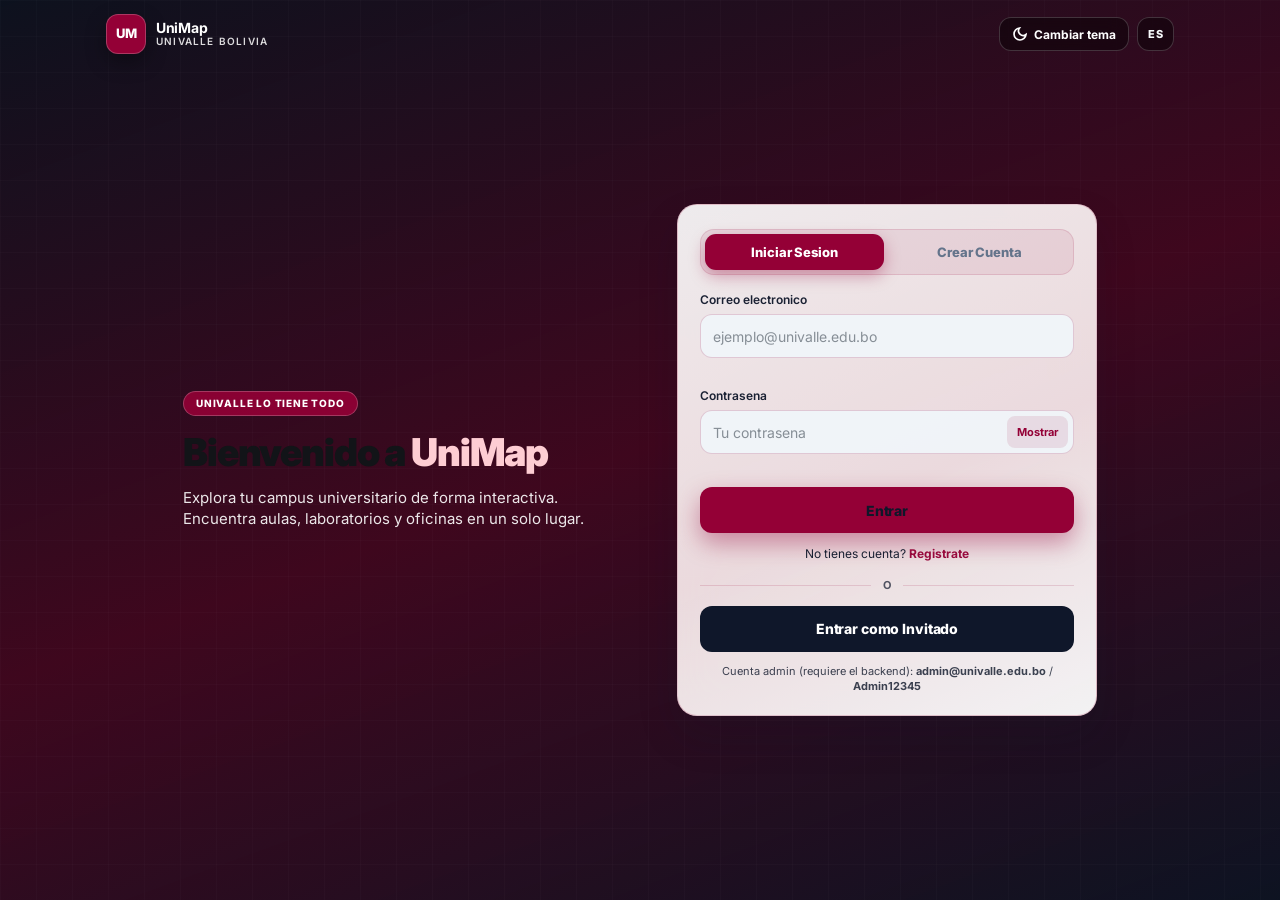
==== commit 79c20660: "Termine con las fichas" ====
--- a/index.html
+++ b/index.html
@@ -94,7 +94,7 @@
         <form id="formulario-login" class="auth-form active" autocomplete="on">
           <div class="form-group">
             <label for="correo-login" data-i18n="auth.correo">Correo electrónico</label>
-            <input type="email" id="correo-login" placeholder="ejemplo@universidad.edu" data-i18n-placeholder="auth.phCorreo" autocomplete="email">
+            <input type="email" id="correo-login" placeholder="ejemplo@univalle.edu.bo" data-i18n-placeholder="auth.phCorreo" autocomplete="email">
             <span class="error-msg" id="correo-login-error"></span>
           </div>
           <div class="form-group">
@@ -133,7 +133,7 @@
           </div>
           <div class="form-group">
             <label for="correo-registro" data-i18n="auth.correo">Correo electrónico</label>
-            <input type="email" id="correo-registro" placeholder="ejemplo@universidad.edu" data-i18n-placeholder="auth.phCorreo" autocomplete="email">
+            <input type="email" id="correo-registro" placeholder="ejemplo@univalle.edu.bo" data-i18n-placeholder="auth.phCorreo" autocomplete="email">
             <span class="error-msg" id="correo-registro-error"></span>
           </div>
           <div class="form-group">
--- a/frontend/css/responsive.css
+++ b/frontend/css/responsive.css
@@ -2292,4 +2292,22 @@
   .uni-chat .uni-badge {
     display: none !important;
   }
+}
+@media (max-width: 768px) {
+  .map-tooltip .btn-reportar {
+    width: 100%;
+    margin-top: 8px;
+  }
+
+  .modal-reporte {
+    align-items: flex-end;
+    padding: 0;
+  }
+
+  .modal-reporte-panel {
+    width: 100%;
+    max-height: 85vh;
+    border-radius: 18px 18px 0 0;
+    padding-bottom: calc(16px + env(safe-area-inset-bottom, 0px));
+  }
 }
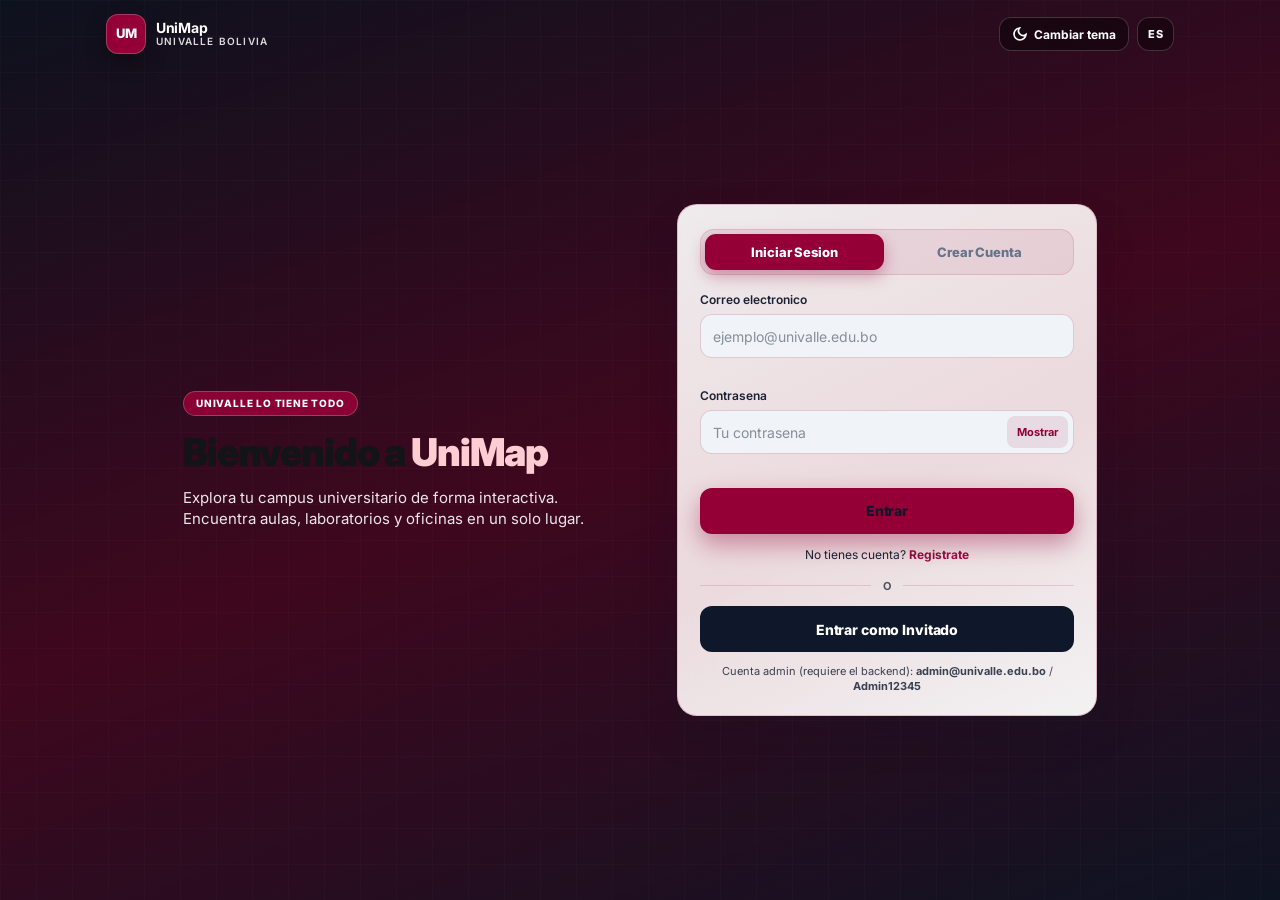
==== commit 7f32488f: "termine con las validaciones en los campos" ====
--- a/index.html
+++ b/index.html
@@ -25,7 +25,7 @@
   <link rel="preconnect" href="https://fonts.gstatic.com" crossorigin>
   <link href="https://fonts.googleapis.com/css2?family=Inter:wght@400;500;600;700;800&display=swap" rel="stylesheet">
   <link rel="stylesheet" href="frontend/css/base.css?v=5">
-  <link rel="stylesheet" href="frontend/css/auth.css?v=12">
+  <link rel="stylesheet" href="frontend/css/auth.css?v=13">
   <link rel="stylesheet" href="frontend/css/responsive.css?v=20">
   <link rel="stylesheet" href="frontend/css/hus.css?v=4">
 </head>
--- a/frontend/css/auth.css
+++ b/frontend/css/auth.css
@@ -638,4 +638,40 @@
     align-items: center !important;
     padding: 24px 32px 40px !important;
   }
+}
+
+.auth-form input.error {
+  border-color: #f87171 !important;
+  box-shadow: 0 0 0 2px rgba(248, 113, 113, 0.25);
+}
+/* Alerta general amarilla (como "Enviando...") */
+.auth-alerta {
+  margin: 0 0 12px;
+  padding: 10px 12px;
+  border-radius: 10px;
+  font-size: 13px;
+  font-weight: 600;
+  color: #fbbf24;
+  background: rgba(251, 191, 36, 0.12);
+  border: 1px solid rgba(251, 191, 36, 0.35);
+  line-height: 1.35;
+}
+.auth-alerta.hidden {
+  display: none;
+}
+
+/* Mensaje bajo cada campo */
+.auth-form .error-msg,
+.auth-form .error-msg-alerta {
+  display: block;
+  margin-top: 4px;
+  font-size: 12px;
+  font-weight: 600;
+  color: #fbbf24;
+  min-height: 1.1em;
+}
+
+.auth-form input.error {
+  border-color: #fbbf24 !important;
+  box-shadow: 0 0 0 2px rgba(251, 191, 36, 0.25);
 }
